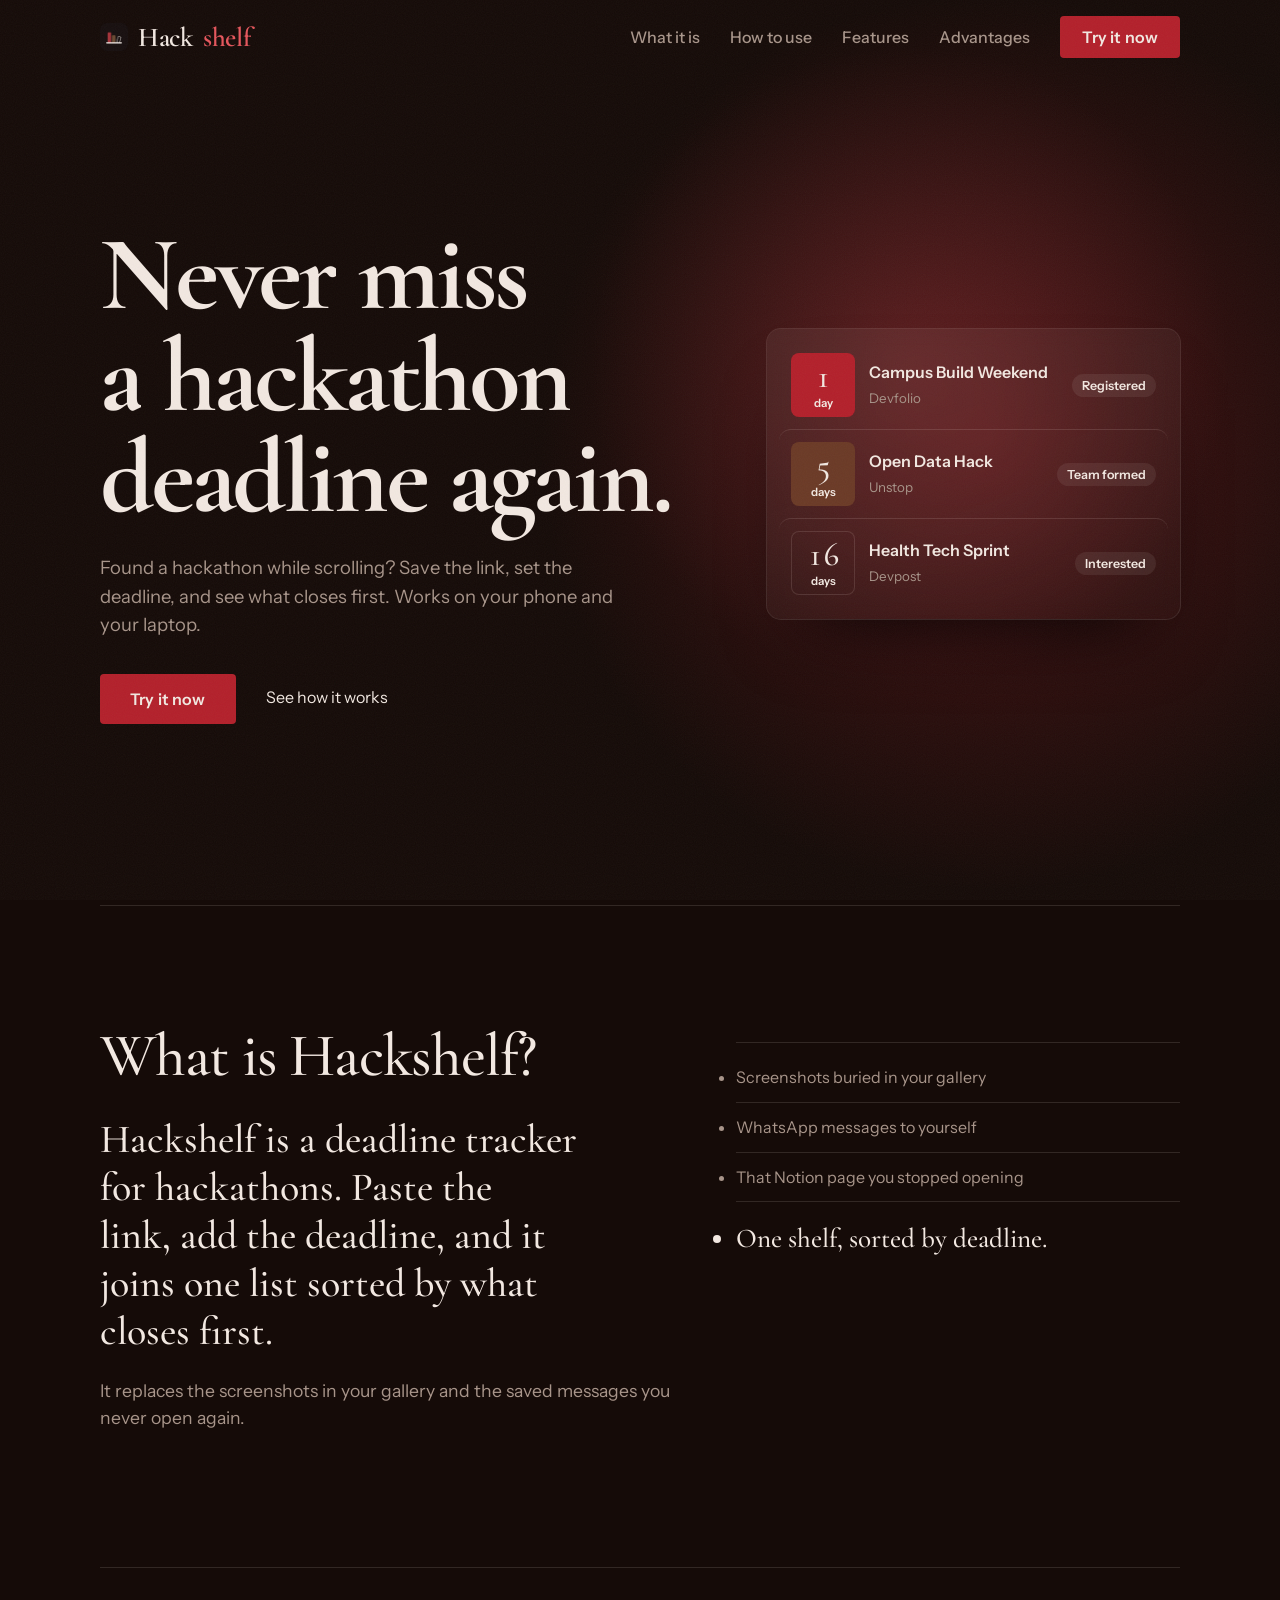
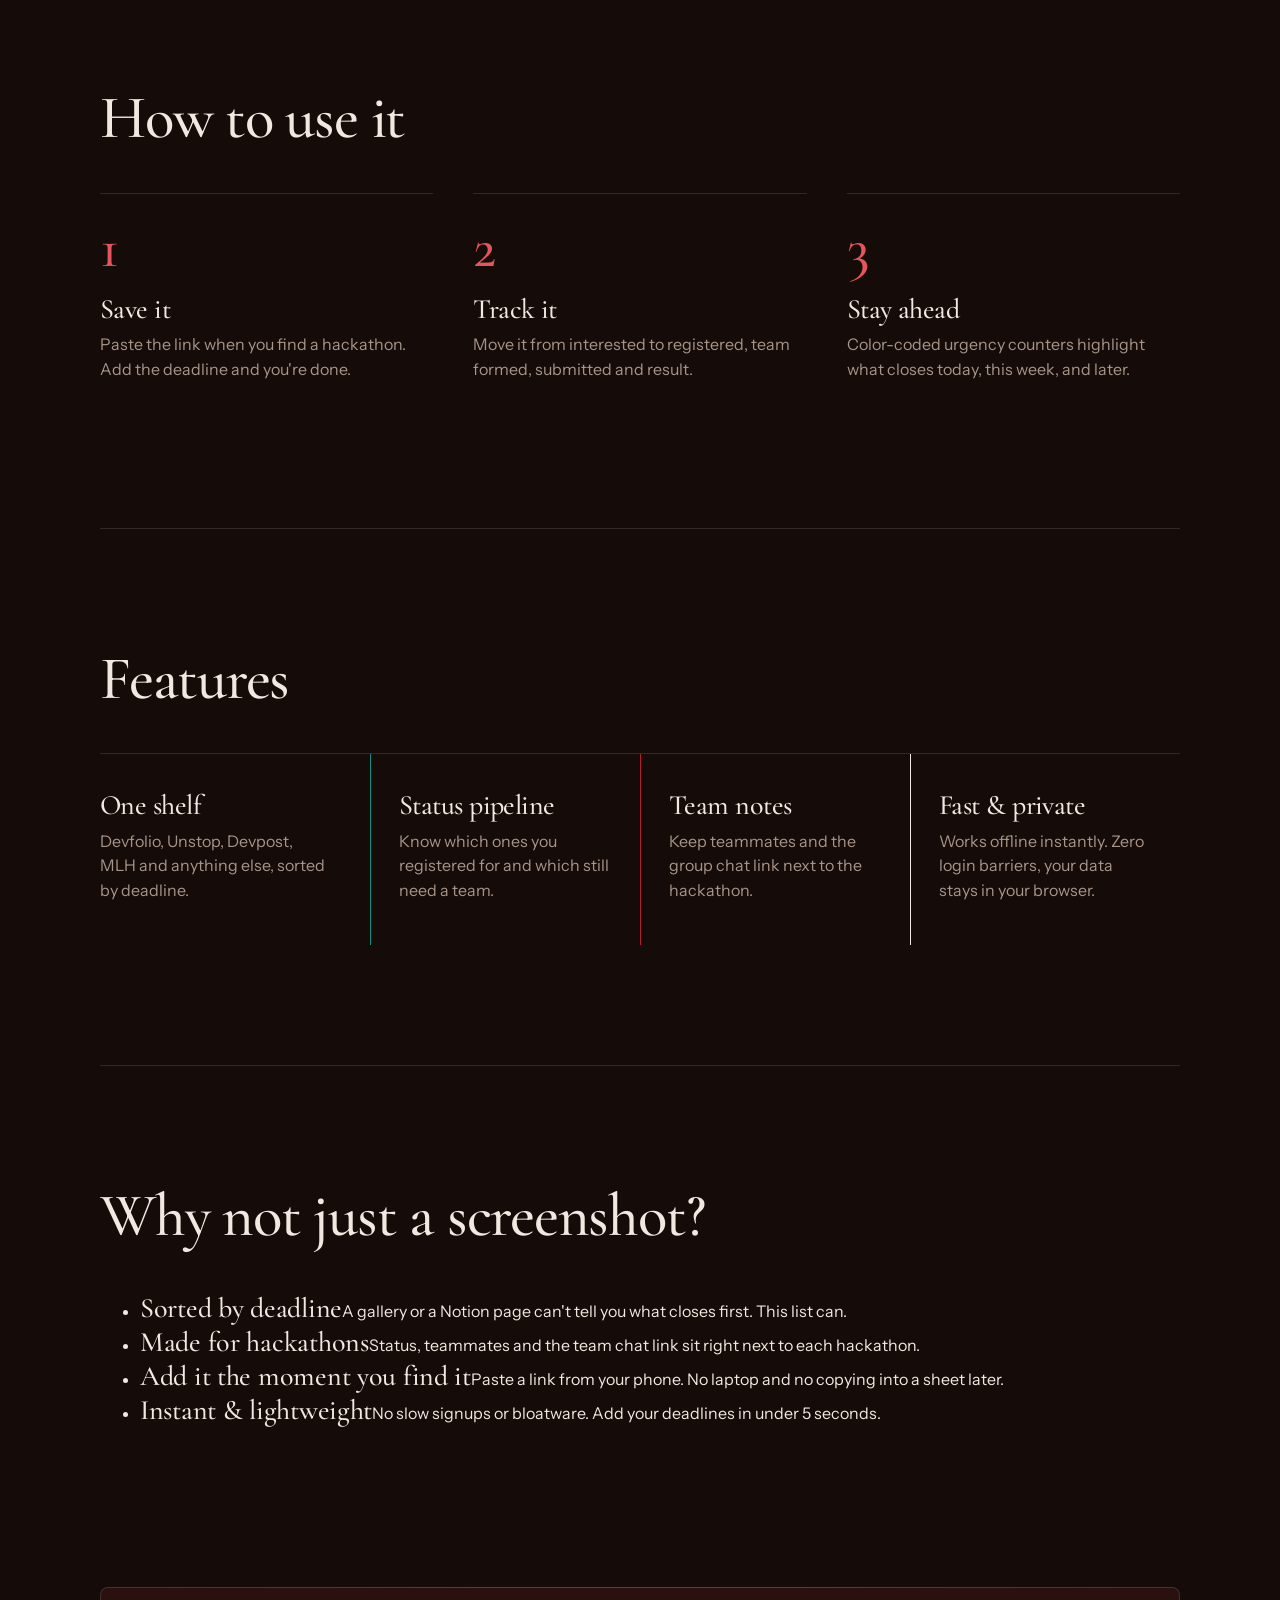
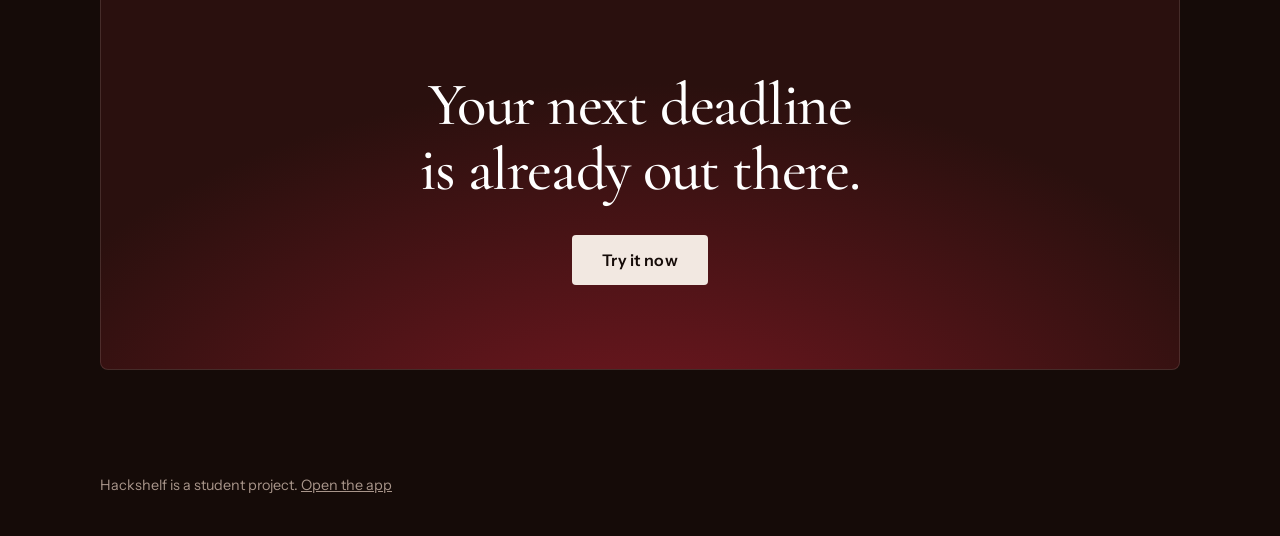
==== index.html @ 127408dd "feat: add PWA support with manifest, service worker and install prompt" ====
<!doctype html>
<html lang="en">
<head>
<meta charset="utf-8">
<meta name="viewport" content="width=device-width, initial-scale=1">
<title>Hackshelf: never miss a hackathon deadline</title>
<meta name="description" content="Save hackathons from Devfolio, Unstop, Devpost and MLH in one list. See what closes first and track where you applied.">
<link rel="icon" type="image/png" href="img/logo.png">
<link rel="apple-touch-icon" href="img/logo.png">
<link rel="manifest" href="manifest.webmanifest">
<meta name="theme-color" content="#150B08">
<meta name="apple-mobile-web-app-capable" content="yes">
<meta name="apple-mobile-web-app-status-bar-style" content="black-translucent">
<link rel="preconnect" href="https://fonts.googleapis.com">
<link rel="preconnect" href="https://fonts.gstatic.com" crossorigin>
<link href="https://fonts.googleapis.com/css2?family=Cormorant+Garamond:wght@500;600&family=Instrument+Sans:wght@400;500;600&display=swap" rel="stylesheet">
<link rel="stylesheet" href="css/style.css">
<link rel="stylesheet" href="css/lux.css">
</head>
<body>
<nav class="nav" id="nav" aria-label="Main">
  <div class="nav-in">
    <a class="logo" href="#top"><img src="img/logo.png" alt="Hackshelf Logo" class="brand-icon">Hack<i>shelf</i></a>
    <button class="burger" type="button" aria-label="Menu" aria-expanded="false" aria-controls="menu"><span></span><span></span><span></span></button>
    <div class="menu" id="menu">
      <a href="#what">What it is</a>
      <a href="#how">How to use</a>
      <a href="#features">Features</a>
      <a href="#why">Advantages</a>
      <a class="btn" href="app.html">Try it now</a>
    </div>
  </div>
</nav>

<div class="wrap">
  <main>
    <section class="hero" id="top">
      <div>
        <h1>Never miss a hackathon deadline again.</h1>
        <p>Found a hackathon while scrolling? Save the link, set the deadline, and see what closes first. Works on your phone and your laptop.</p>
        <div class="hero-cta"><a class="btn" href="app.html">Try it now</a><a class="link" href="#how">See how it works</a></div>
      </div>
      <ul class="demo" id="demo" aria-label="Example of the tracker"></ul>
    </section>

    <section class="section what" id="what">
      <div>
        <h2>What is Hackshelf?</h2>
        <p class="big">Hackshelf is a deadline tracker for hackathons. Paste the link, add the deadline, and it joins one list sorted by what closes first.</p>
        <p>It replaces the screenshots in your gallery and the saved messages you never open again.</p>
      </div>
      <ul class="before" aria-label="What Hackshelf replaces">
        <li>Screenshots buried in your gallery</li>
        <li>WhatsApp messages to yourself</li>
        <li>That Notion page you stopped opening</li>
        <li class="now">One shelf, sorted by deadline.</li>
      </ul>
    </section>

    <section class="section" id="how">
      <h2>How to use it</h2>
      <ol class="steps">
        <li><b>1</b><div><h3>Save it</h3><p>Paste the link when you find a hackathon. Add the deadline and you're done.</p></div></li>
        <li><b>2</b><div><h3>Track it</h3><p>Move it from interested to registered, team formed, submitted and result.</p></div></li>
        <li><b>3</b><div><h3>Stay ahead</h3><p>Color-coded urgency counters highlight what closes today, this week, and later.</p></div></li>
      </ol>
    </section>

    <section class="section" id="features">
      <h2>Features</h2>
      <ul class="feats">
        <li><h3>One shelf</h3><p>Devfolio, Unstop, Devpost, MLH and anything else, sorted by deadline.</p></li>
        <li><h3>Status pipeline</h3><p>Know which ones you registered for and which still need a team.</p></li>
        <li><h3>Team notes</h3><p>Keep teammates and the group chat link next to the hackathon.</p></li>
        <li><h3>Fast & private</h3><p>Works offline instantly. Zero login barriers, your data stays in your browser.</p></li>
      </ul>
    </section>

    <section class="section" id="why">
      <h2>Why not just a screenshot?</h2>
      <ul class="why">
        <li><strong>Sorted by deadline</strong><span>A gallery or a Notion page can't tell you what closes first. This list can.</span></li>
        <li><strong>Made for hackathons</strong><span>Status, teammates and the team chat link sit right next to each hackathon.</span></li>
        <li><strong>Add it the moment you find it</strong><span>Paste a link from your phone. No laptop and no copying into a sheet later.</span></li>
        <li><strong>Instant & lightweight</strong><span>No slow signups or bloatware. Add your deadlines in under 5 seconds.</span></li>
      </ul>
    </section>

    <section class="cta">
      <h2>Your next deadline is already out there.</h2>
      <a class="btn" href="app.html">Try it now</a>
    </section>
  </main>

  <footer>Hackshelf is a student project. <a href="app.html">Open the app</a></footer>
</div>
<script src="js/landing.js"></script>
<script src="js/fx.js"></script>
<script src="js/pwa.js"></script>
</body>
</html>
---- css/style.css ----
:root{--bg:#F5F6FA;--ink:#161A3D;--muted:#5B6082;--line:#DFE2EE;--card:#fff;--gold:#FFB800;--red:#E5383B;--teal:#0E8F83;
--display:'Bricolage Grotesque',system-ui,sans-serif;--body:'Instrument Sans',system-ui,sans-serif}
*{box-sizing:border-box}
body{margin:0;background:var(--bg);color:var(--ink);font:400 1rem/1.55 var(--body)}
h1,h2,h3{font-family:var(--display);line-height:1.08;margin:0;letter-spacing:-.02em}
a{color:inherit}
:focus-visible{outline:3px solid var(--gold);outline-offset:2px}
.wrap{max-width:1040px;margin:0 auto;padding:0 20px}
.btn{display:inline-block;border:0;border-radius:10px;background:var(--ink);color:#fff;font:600 1rem var(--body);padding:12px 20px;text-decoration:none;cursor:pointer;transition:transform .15s}
.btn:hover{transform:translateY(-2px)}
.btn.ghost{background:transparent;color:var(--ink);box-shadow:inset 0 0 0 1.5px var(--ink)}
.top{display:flex;justify-content:space-between;align-items:center;padding:16px 0}
.logo{font:800 1.3rem var(--display);text-decoration:none;letter-spacing:-.02em;display:inline-flex;align-items:center;gap:10px}
.brand-icon{width:28px;height:28px;border-radius:6px;object-fit:contain;vertical-align:middle}
.top-actions{display:flex;align-items:center;gap:10px}
.btn-sm{padding:8px 14px;font-size:0.88rem}
.logo i{font-style:normal;background:var(--gold);padding:0 6px;border-radius:6px;margin-left:2px}

/* countdown block, shared by landing demo and app rows */
.count{flex:none;width:66px;min-height:66px;border-radius:10px;display:grid;place-content:center;text-align:center;font-family:var(--display);line-height:1}
.count b{font-size:1.8rem;font-weight:800}
.count span{font:600 .72rem var(--body);margin-top:3px}
.u-red{background:var(--red);color:#fff}
.u-gold{background:var(--gold);color:var(--ink)}
.u-calm{background:#DDF1EE;color:#0A5F57}
.u-past{background:#E8E9F1;color:var(--muted)}

/* landing */
.hero{display:grid;gap:36px;padding:36px 0 56px}
.hero h1{font-size:clamp(2.3rem,7vw,4rem);font-weight:800}
.hero p{font-size:1.1rem;color:var(--muted);max-width:46ch;margin:18px 0 26px}
.demo{background:var(--card);border-radius:18px;padding:12px;box-shadow:0 20px 50px -24px rgba(22,26,61,.35);list-style:none;margin:0}
.demo li{display:flex;gap:14px;align-items:center;padding:12px;border-radius:12px}
.demo li+li{border-top:1px solid var(--line)}
.demo strong{display:block;font-weight:600}
.demo small{color:var(--muted)}
.demo .pill{margin-left:auto;font:600 .78rem var(--body);background:#EEF0F8;border-radius:99px;padding:4px 10px;white-space:nowrap}
.section{padding:56px 0;border-top:1px solid var(--line)}
.section h2{font-size:clamp(1.7rem,4vw,2.4rem);margin-bottom:28px}
.steps,.feats{display:grid;gap:18px;list-style:none;padding:0;margin:0}
.steps li{display:grid;grid-template-columns:44px 1fr;gap:14px}
.steps b{display:grid;place-content:center;width:44px;height:44px;border-radius:50%;background:var(--ink);color:#fff;font:800 1.1rem var(--display)}
.steps h3,.feats h3{font-size:1.2rem;margin-bottom:4px}
.steps p,.feats p{margin:0;color:var(--muted)}
.feats li{background:var(--card);border-radius:14px;padding:20px;border-left:5px solid var(--gold)}
.feats li:nth-child(2){border-color:var(--teal)}.feats li:nth-child(3){border-color:var(--red)}.feats li:nth-child(4){border-color:var(--ink)}
.cta{background:var(--ink);color:#fff;border-radius:22px;padding:40px 24px;text-align:center;margin:20px 0 56px}
.cta h2{margin-bottom:20px}
.cta .btn{background:var(--gold);color:var(--ink)}
footer{padding:24px 0 40px;color:var(--muted);font-size:.9rem}
@media(min-width:800px){.hero{grid-template-columns:1.1fr 1fr;align-items:center}.steps,.feats{grid-template-columns:repeat(3,1fr)}.feats{grid-template-columns:repeat(4,1fr)}}
@media(prefers-reduced-motion:reduce){.btn{transition:none}.btn:hover{transform:none}}
---- css/lux.css ----
/* Luxury theme: espresso black, oxblood red, ivory serif type, slow eased motion. Replaces fx/theme/premium. */
:root{color-scheme:dark;--bg:#150B08;--surface:#1F110C;--ink:#F2E8E1;--muted:#A8958A;--line:rgba(242,232,225,.13);--card:#1F110C;
--red:#B3202B;--lit:#E5565C;--brown:#6B3A26;--display:'Cormorant Garamond',Georgia,serif;--ease:cubic-bezier(.16,1,.3,1)}
html{-webkit-font-smoothing:antialiased;scroll-behavior:smooth;scroll-padding-top:84px}
body{background:var(--bg);color:var(--ink);overflow-x:hidden}
html::after{content:'';position:fixed;inset:0;pointer-events:none;z-index:100;opacity:.045;background-image:url("data:image/svg+xml,%3Csvg xmlns='http://www.w3.org/2000/svg' width='160' height='160'%3E%3Cfilter id='n'%3E%3CfeTurbulence type='fractalNoise' baseFrequency='.9' numOctaves='2' stitchTiles='stitch'/%3E%3C/filter%3E%3Crect width='100%25' height='100%25' filter='url(%23n)'/%3E%3C/svg%3E")}
h1,h2,h3{font-weight:500;letter-spacing:-.02em;text-wrap:balance}
p{text-wrap:pretty}
:focus-visible{outline:2px solid var(--lit);outline-offset:3px}
.wrap{max-width:1120px}
@keyframes up{from{opacity:0;transform:translateY(32px)}}
@keyframes rise{to{transform:none}}
@keyframes breathe{50%{box-shadow:0 0 30px 2px rgba(179,32,43,.55)}}
@keyframes pop{from{opacity:0;transform:translateY(24px) scale(.97)}}
@keyframes fade{from{opacity:0}}

/* buttons and links */
.btn{background:var(--red);color:var(--ink);border-radius:4px;padding:15px 30px;letter-spacing:.01em;transition:background .5s var(--ease),transform .5s var(--ease),box-shadow .5s var(--ease)}
.btn:hover{background:#C42A36;transform:translateY(-1px);box-shadow:0 16px 40px -14px rgba(179,32,43,.8)}
.btn:active{transform:none}
.btn.ghost{background:transparent;box-shadow:inset 0 0 0 1px rgba(242,232,225,.4)}
.btn.ghost:hover{background:rgba(242,232,225,.08);box-shadow:inset 0 0 0 1px rgba(242,232,225,.7)}
.link{color:var(--ink);text-decoration:none;padding-bottom:3px;background:linear-gradient(var(--lit),var(--lit)) left bottom/0 1px no-repeat;transition:background-size .6s var(--ease)}
.link:hover{background-size:100% 1px}

/* logo, countdown blocks */
.logo{font:600 1.7rem var(--display);letter-spacing:-.01em}
.logo i{background:none;padding:0;margin:0;color:var(--lit)}
.count{width:64px;min-height:64px;border-radius:8px}
.count b{font-weight:500;font-size:2.1rem;font-variant-numeric:tabular-nums}
.u-red{background:var(--red);color:var(--ink);animation:breathe 3.6s ease-in-out infinite}
.u-gold{background:var(--brown);color:var(--ink)}
.u-calm{background:transparent;color:var(--ink);box-shadow:inset 0 0 0 1px var(--line)}
.u-past{background:transparent;color:var(--muted);box-shadow:inset 0 0 0 1px var(--line)}

/* navbar */
.nav{position:sticky;top:0;z-index:20;border-bottom:1px solid transparent;transition:background .5s,border-color .5s}
.nav.scrolled{background:rgba(21,11,8,.82);-webkit-backdrop-filter:blur(14px);backdrop-filter:blur(14px);border-bottom-color:var(--line)}
.nav-in{max-width:1120px;margin:0 auto;padding:16px 20px;display:flex;justify-content:space-between;align-items:center;position:relative;transition:padding .5s var(--ease)}
.nav.scrolled .nav-in{padding-top:10px;padding-bottom:10px}
.burger{display:grid;gap:5px;background:none;border:0;padding:8px;cursor:pointer}
.burger span{width:24px;height:1.5px;background:var(--ink);transition:transform .4s var(--ease),opacity .3s}
.nav.open .burger span:nth-child(1){transform:translateY(6.5px) rotate(45deg)}
.nav.open .burger span:nth-child(2){opacity:0}
.nav.open .burger span:nth-child(3){transform:translateY(-6.5px) rotate(-45deg)}
.menu{display:none;position:absolute;left:0;right:0;top:100%;background:var(--bg);flex-direction:column;gap:14px;padding:18px 20px 24px;border-bottom:1px solid var(--line)}
.nav.open .menu{display:flex}
.menu a:not(.btn){position:relative;text-decoration:none;font-weight:500;padding:4px 0;color:var(--muted);transition:color .4s}
.menu a:not(.btn):hover,.menu a.on{color:var(--ink)}
.menu a:not(.btn)::after{content:'';position:absolute;left:0;right:0;bottom:-2px;height:1px;background:var(--lit);transform:scaleX(0);transform-origin:left;transition:transform .6s var(--ease)}
.menu a.on::after,.menu a:not(.btn):hover::after{transform:scaleX(1)}
.menu .btn{text-align:center;padding:11px 22px}
.progress{position:absolute;left:0;bottom:-1px;height:1px;width:100%;background:var(--lit);transform:scaleX(var(--p,0));transform-origin:left}
@media(min-width:800px){.burger{display:none}.menu{display:flex;position:static;flex-direction:row;align-items:center;gap:30px;padding:0;border:0;background:none}}

/* hero */
.hero{position:relative;isolation:isolate;display:grid;gap:48px;align-items:center;min-height:calc(100svh - 70px);padding:40px 0 72px}
.hero::before{content:'';position:absolute;z-index:-2;inset:-80px -20vw auto auto;width:70vw;height:70vw;max-width:900px;max-height:900px;background:radial-gradient(closest-side,rgba(179,32,43,.32),transparent);animation:breathe 0s}
.glow{position:absolute;z-index:-1;left:-320px;top:-320px;width:640px;height:640px;border-radius:50%;pointer-events:none;background:radial-gradient(closest-side,rgba(229,86,92,.2),transparent)}
.hero h1{font-size:clamp(3.2rem,9vw,6.6rem);line-height:.96;letter-spacing:-.03em}
.hero p{font-size:1.15rem;color:var(--muted);max-width:44ch;margin:26px 0 34px}
.hero-cta{display:flex;gap:30px;align-items:center;flex-wrap:wrap}
.w{display:inline-block;overflow:hidden;vertical-align:top;padding-bottom:.12em;margin-bottom:-.12em}
.w>span{display:inline-block;transform:translateY(112%);animation:rise 1.2s var(--ease) forwards;animation-delay:calc(var(--i)*90ms + .15s)}
.demo{background:linear-gradient(160deg,rgba(242,232,225,.07),rgba(242,232,225,.02));box-shadow:0 0 0 1px var(--line),0 40px 80px -40px #000;border-radius:14px;-webkit-backdrop-filter:blur(8px);backdrop-filter:blur(8px);transition:transform .9s var(--ease);will-change:transform}
.demo li+li{border-top-color:var(--line)}
.demo li{animation:up 1.1s var(--ease) backwards;animation-delay:calc(.8s + var(--i,0)*.14s)}
.demo li:nth-child(2){--i:1}.demo li:nth-child(3){--i:2}
.demo .pill,.tag{background:rgba(242,232,225,.08)}
@media(min-width:900px){.hero{grid-template-columns:1.2fr .8fr}}

/* sections */
.section{padding:84px 0;border-top:1px solid var(--line)}
.section h2{font-size:clamp(2.2rem,5.2vw,3.8rem);line-height:1;margin-bottom:44px}
.what{display:grid;gap:36px;align-items:start}
.what p{font-size:1.1rem;color:var(--muted);max-width:50ch;margin:0 0 16px}
.what p.big{font:500 clamp(1.7rem,3.6vw,2.5rem)/1.2 var(--display);color:var(--ink);max-width:26ch;margin-bottom:22px}
.what h2{margin-bottom:28px}
.before{background:none;box-shadow:none;border-radius:0;border-top:1px solid var(--line);padding:10px 0 0}
.before li{color:var(--muted);text-decoration-color:var(--lit);text-decoration-thickness:1px;padding:12px 0;border-bottom:1px solid var(--line)}
.before li.now{font:500 1.7rem var(--display);color:var(--ink);border:0;margin:0;padding-top:20px}
.steps{gap:0}
.steps li{display:block;border-top:1px solid var(--line);padding:26px 0}
.steps b{display:block;width:auto;height:auto;background:none;border-radius:0;color:var(--lit);font:500 3.6rem/1 var(--display);margin-bottom:16px}
.steps h3,.feats h3{font-size:1.75rem;margin-bottom:8px}
.feats{gap:0;border-top:1px solid var(--line)}
.feats li{background:none;border:0;border-bottom:1px solid var(--line);border-radius:0;padding:30px 0 34px;transition:background .8s var(--ease)}
.feats li:hover{background:rgba(242,232,225,.03)}
.why li{border-top-color:var(--line)}
.why strong{font:500 1.75rem var(--display);letter-spacing:-.01em}
.cta{background:radial-gradient(90% 150% at 50% 130%,#7A1822,#2A100E 70%);border:1px solid var(--line);border-radius:8px;padding:84px 24px;margin:24px 0 80px}
.cta h2{font-size:clamp(2.2rem,5.4vw,3.8rem);max-width:18ch;margin:0 auto 32px}
.cta .btn{background:var(--ink);color:var(--bg)}
.cta .btn:hover{background:#fff;box-shadow:0 16px 40px -14px rgba(0,0,0,.7)}
@media(min-width:800px){.what{grid-template-columns:1.15fr .85fr}.steps{gap:40px}.feats li{border-bottom:0;padding:36px 28px 42px}.feats li+li{border-left:1px solid var(--line)}.feats li:first-child{padding-left:0}.section{padding:120px 0}}
.js [data-reveal]:not(.in){opacity:0}
[data-reveal].in{animation:up 1.2s var(--ease) backwards;animation-delay:calc(var(--d,0)*120ms)}

/* app */
.bar input,.bar select,dialog input,dialog select,dialog textarea{background:var(--surface);color:var(--ink);border:1px solid var(--line);border-radius:8px;transition:border-color .4s,box-shadow .4s}
.bar input:focus,.bar select:focus,dialog input:focus,dialog select:focus,dialog textarea:focus{outline:none;border-color:var(--lit);box-shadow:0 0 0 3px rgba(229,86,92,.18)}
::placeholder{color:#7D6B61}
option{background:var(--surface);color:var(--ink)}
.row,.empty{background:var(--surface);box-shadow:0 0 0 1px var(--line);border-radius:10px;transition:box-shadow .6s var(--ease),transform .6s var(--ease)}
.row:hover{transform:translateY(-2px);box-shadow:0 0 0 1px rgba(242,232,225,.28),0 20px 40px -24px #000}
.row.past{opacity:.55}
.boot .row{animation:up 1s var(--ease) backwards;animation-delay:calc(var(--i,0)*80ms)}
.row:nth-child(1){--i:0}.row:nth-child(2){--i:1}.row:nth-child(3){--i:2}.row:nth-child(4){--i:3}.row:nth-child(5){--i:4}.row:nth-child(6){--i:5}
.icon,.acts select{background:transparent;color:var(--ink);border:1px solid var(--line);border-radius:8px;transition:border-color .4s}
.icon:hover{border-color:var(--ink)}
.chk,.summary{color:var(--muted)}.chk{color:var(--ink)}
.err{color:var(--lit)}
dialog{background:var(--surface);color:var(--ink);border:1px solid var(--line);border-radius:14px;padding:28px;box-shadow:0 40px 100px -30px #000}
dialog[open]{animation:pop .6s var(--ease)}
dialog::backdrop{background:rgba(10,4,2,.72)}
dialog[open]::backdrop{animation:fade .5s}
.quick{display:flex;gap:6px;flex-wrap:wrap;margin:-4px 0 12px}
.quick button{background:transparent;color:var(--ink);border:1px solid var(--line);border-radius:99px;padding:5px 12px;font:500 .82rem var(--body);cursor:pointer;transition:border-color .3s,color .3s}
.quick button:hover{border-color:var(--lit);color:var(--lit)}
#toast{background:var(--ink);color:var(--bg);border-radius:8px;transform:translate(-50%,24px);transition:opacity .4s,transform .6s var(--ease)}
#toast.show{transform:translate(-50%,0);pointer-events:auto}
#toast.bad{background:var(--red);color:var(--ink)}
#toast button{margin-left:14px;background:none;border:0;color:inherit;font:700 .95rem var(--body);text-decoration:underline;cursor:pointer}
.ripple{position:fixed;width:20px;height:20px;margin:-10px;border-radius:50%;border:1.5px solid var(--lit);pointer-events:none;z-index:99}

@media(prefers-reduced-motion:reduce){
  html{scroll-behavior:auto}
  *,*::before,*::after{animation:none!important;transition:none!important}
  .w>span{transform:none}.js [data-reveal]:not(.in){opacity:1}}
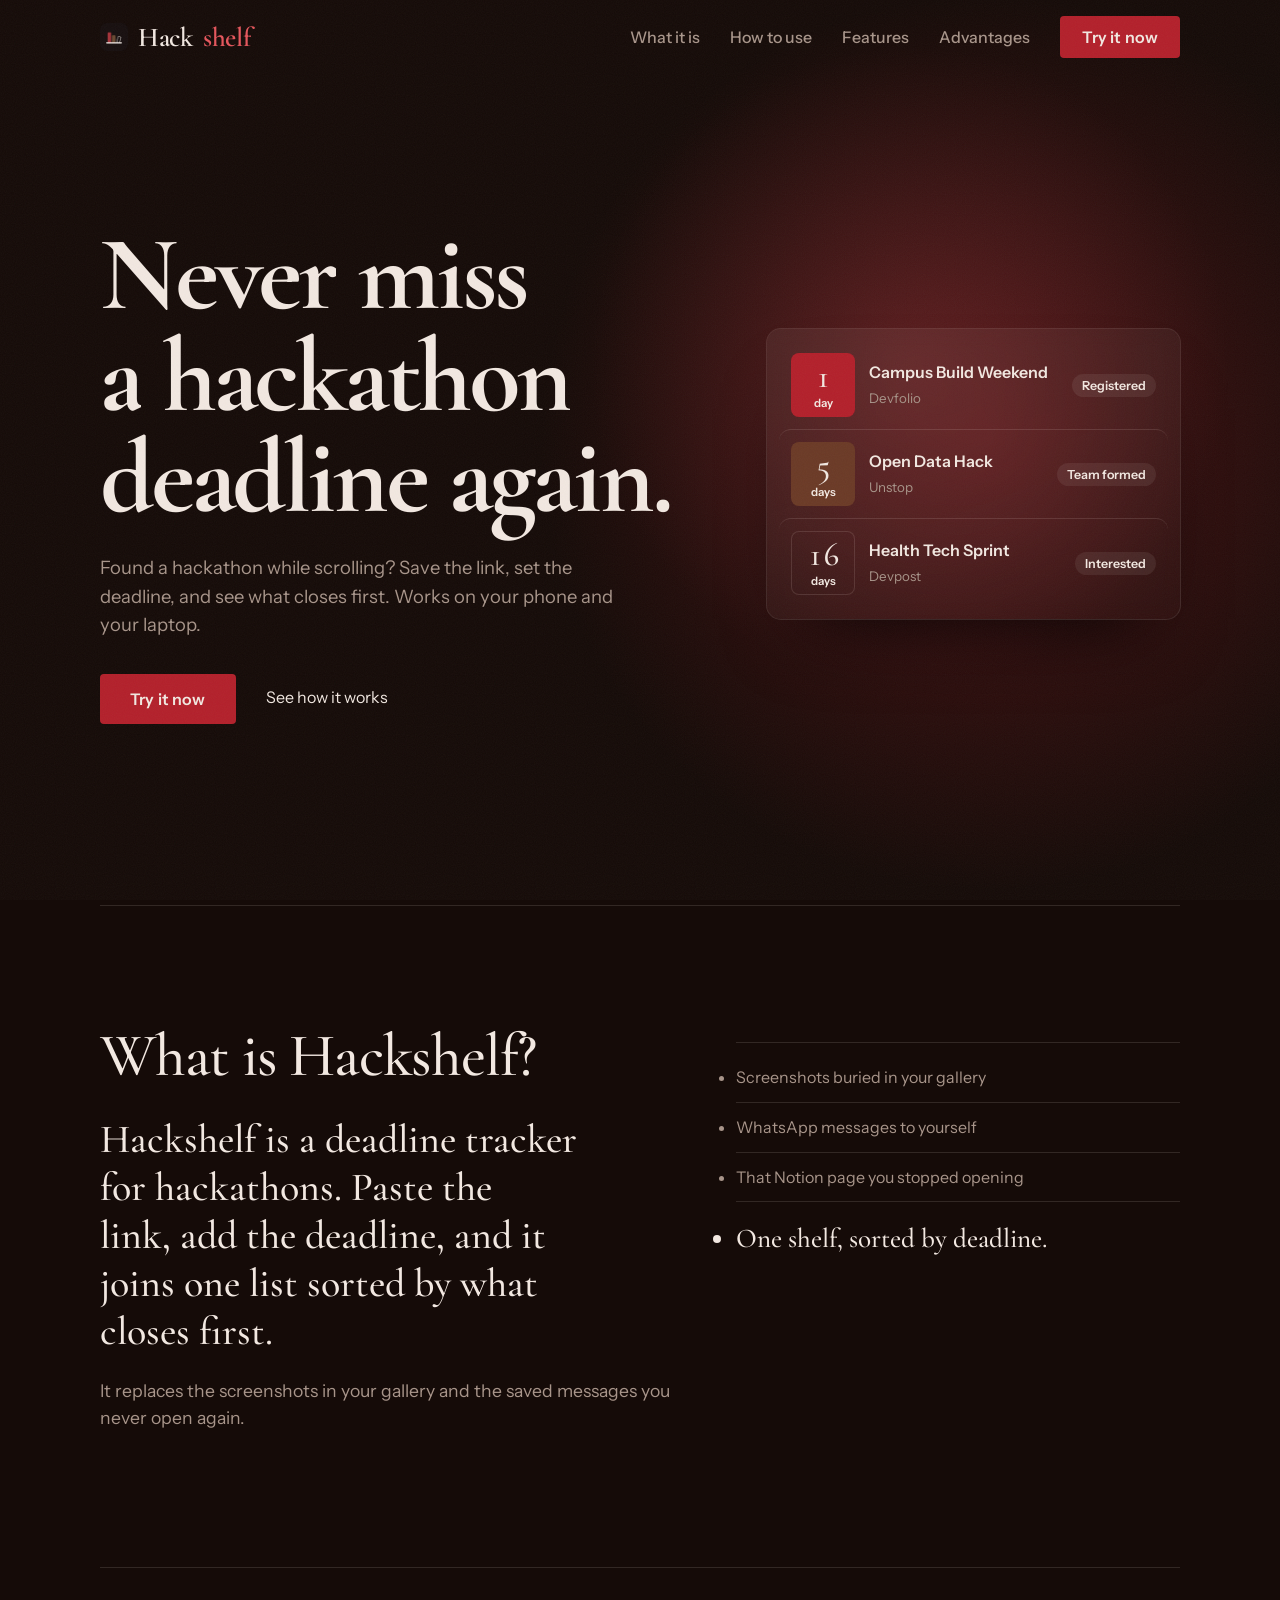
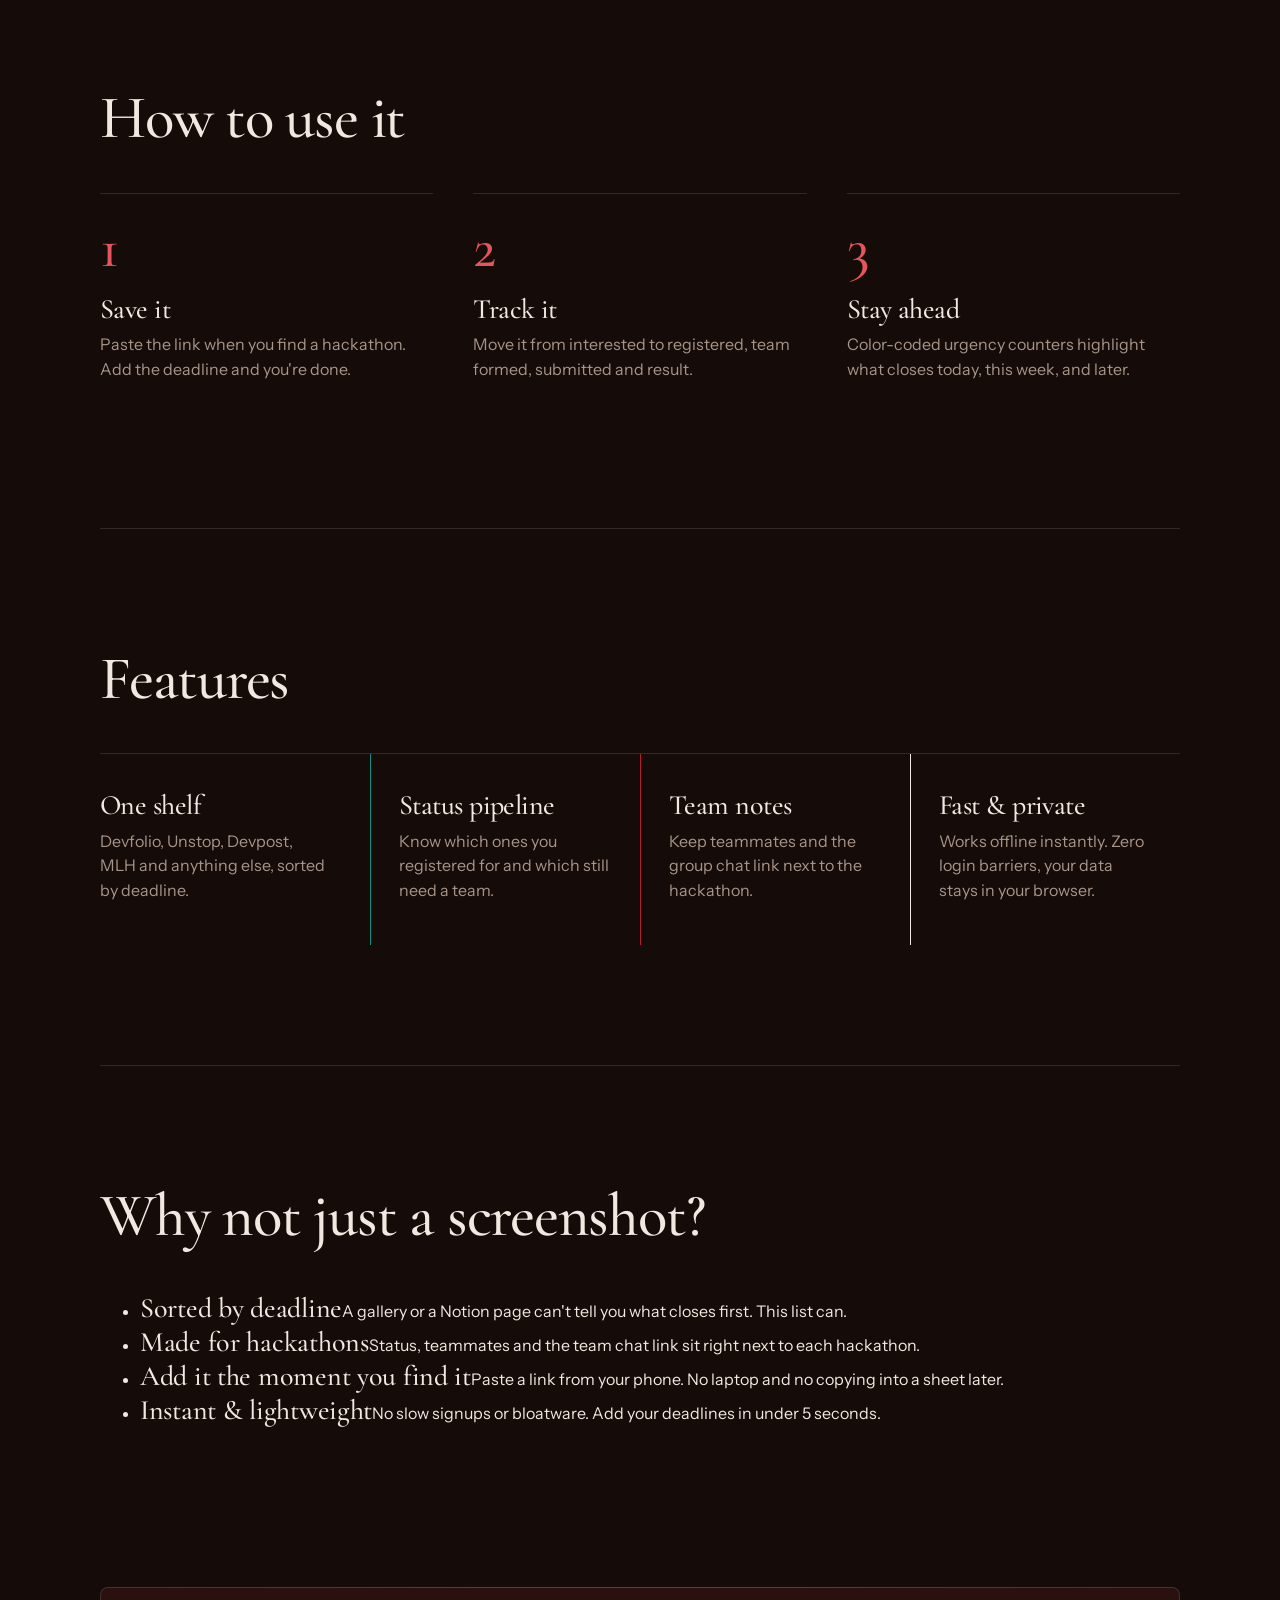
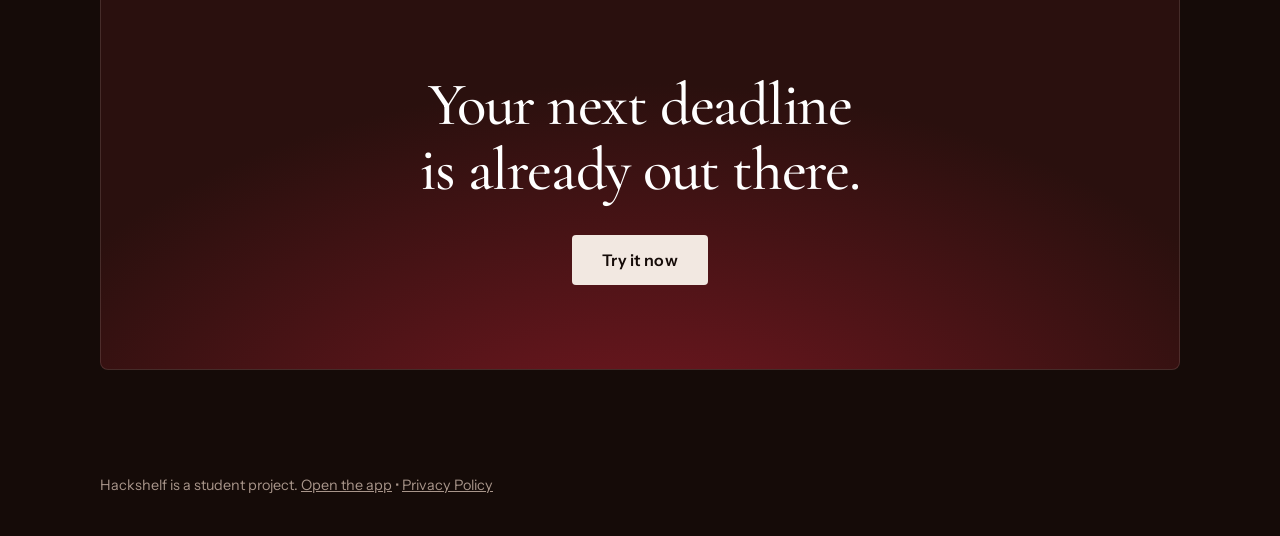
==== commit 932a165a: "feat: add privacy policy page and link across app and landing page" ====
--- a/index.html
+++ b/index.html
@@ -92,7 +92,7 @@
     </section>
   </main>
 
-  <footer>Hackshelf is a student project. <a href="app.html">Open the app</a></footer>
+  <footer>Hackshelf is a student project. <a href="app.html">Open the app</a> &bull; <a href="privacy.html">Privacy Policy</a></footer>
 </div>
 <script src="js/landing.js"></script>
 <script src="js/fx.js"></script>
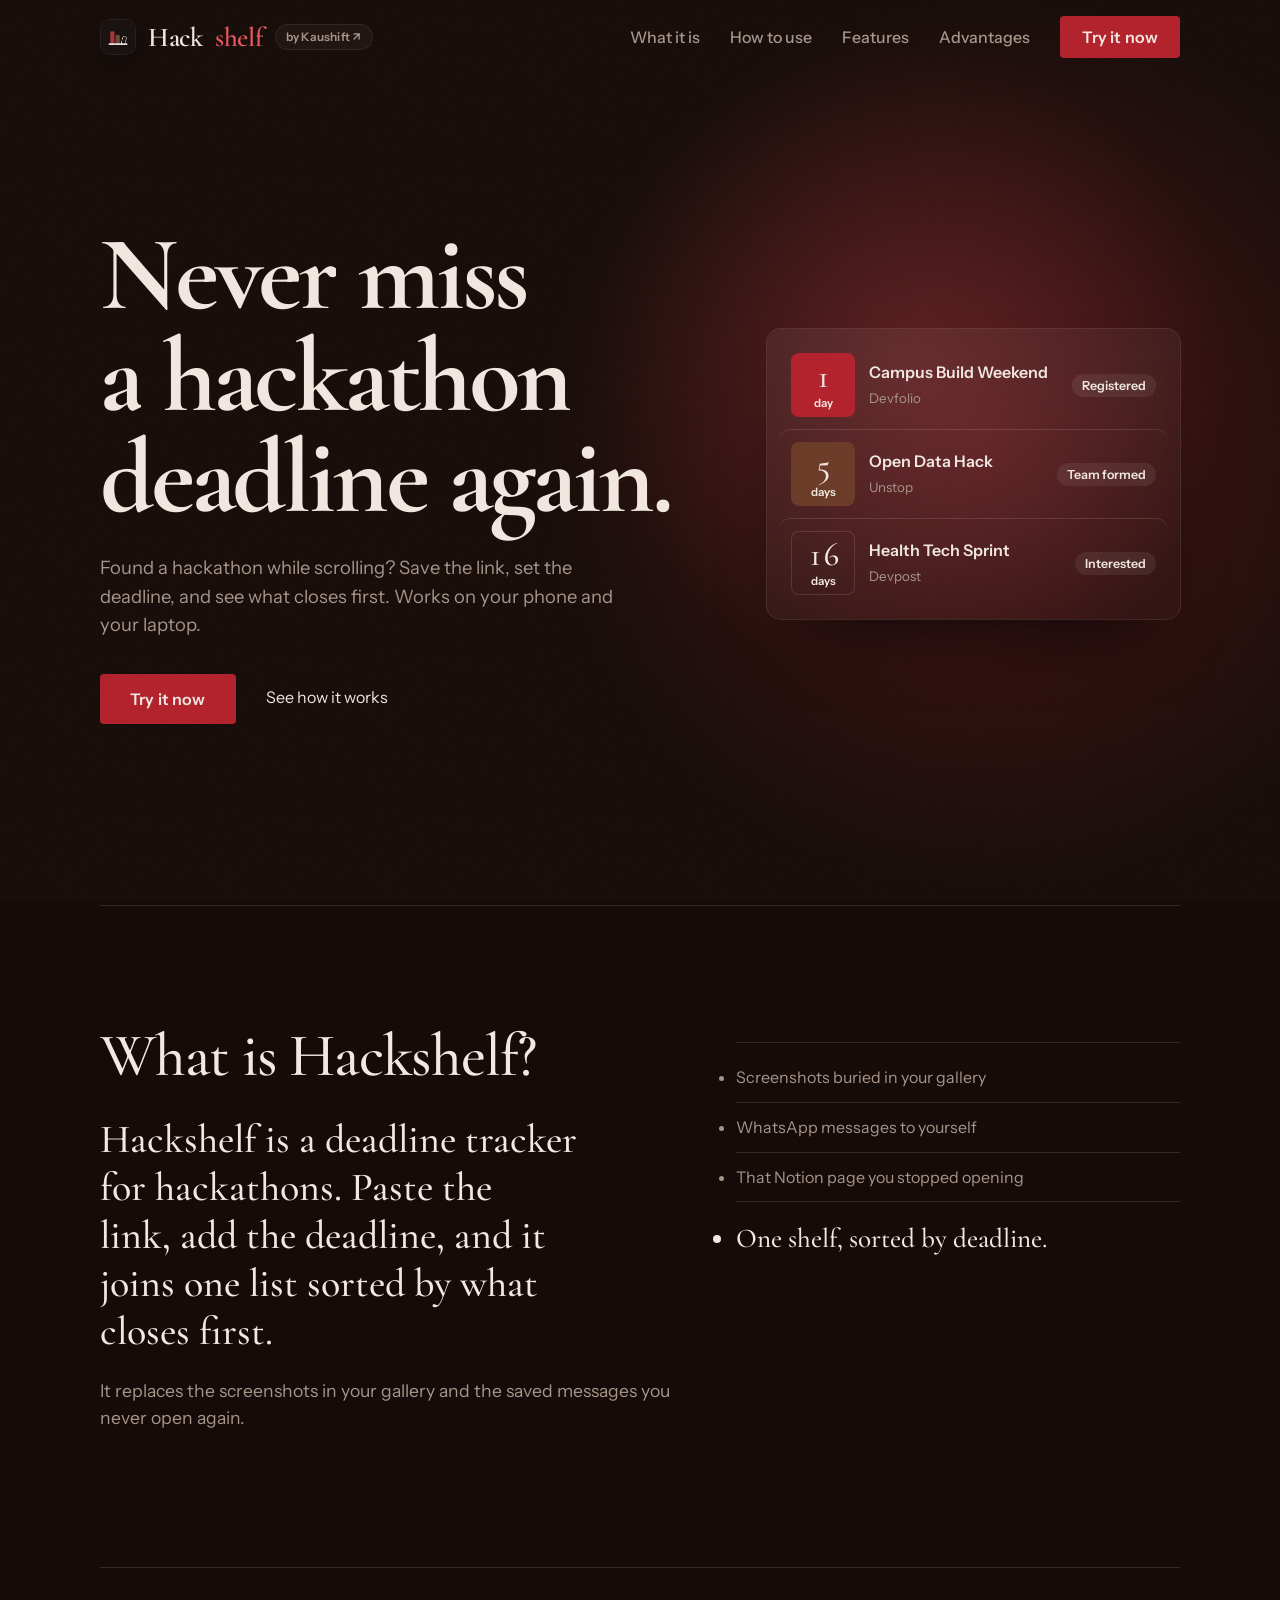
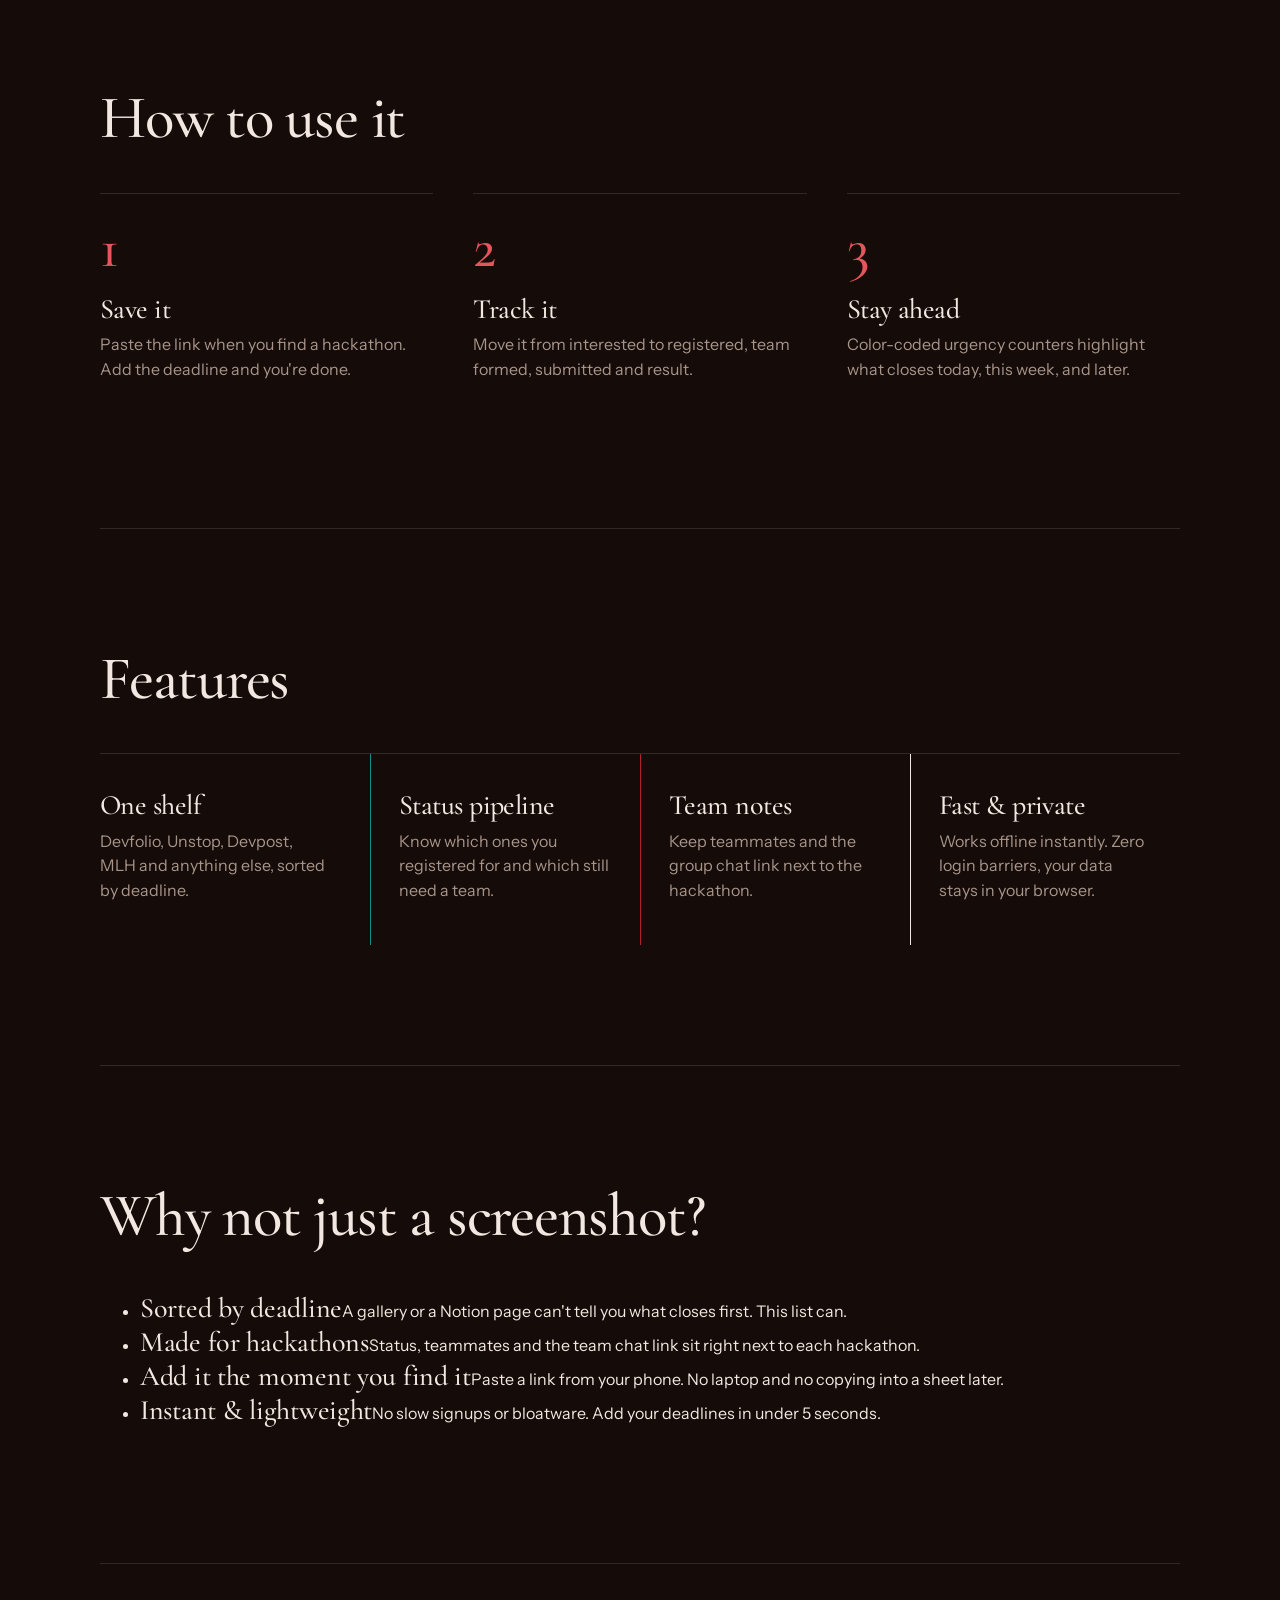
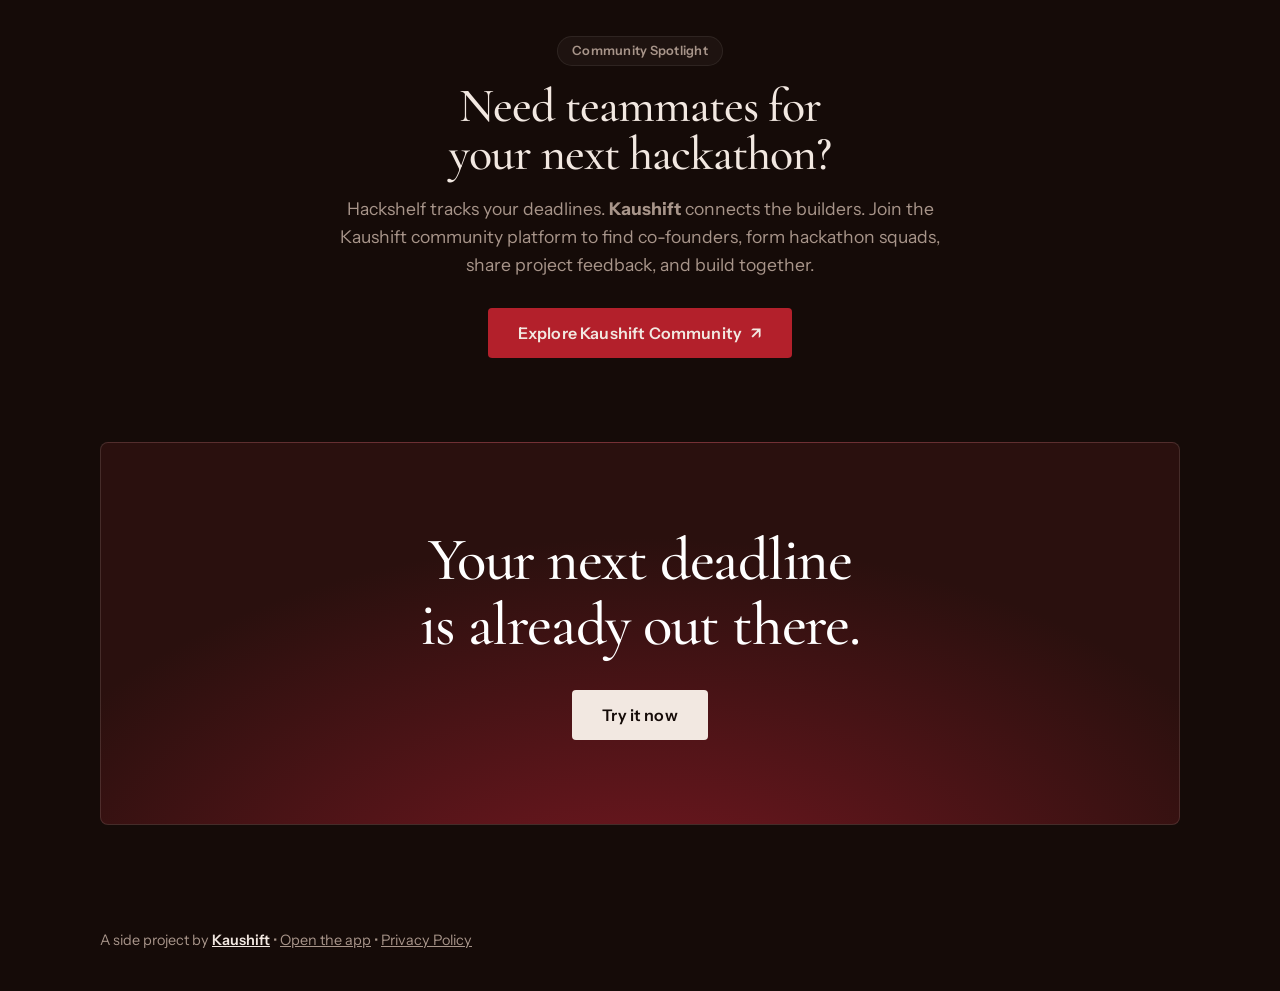
==== commit a19b555a: "feat(branding): integrate Kaushift community attribution and promotion" ====
--- a/index.html
+++ b/index.html
@@ -20,7 +20,10 @@
 <body>
 <nav class="nav" id="nav" aria-label="Main">
   <div class="nav-in">
-    <a class="logo" href="#top"><img src="img/logo.png" alt="Hackshelf Logo" class="brand-icon">Hack<i>shelf</i></a>
+    <div style="display:flex;align-items:center;gap:12px">
+      <a class="logo" href="#top"><img src="img/logo.png" alt="Hackshelf Logo" class="brand-icon">Hack<i>shelf</i></a>
+      <a class="by-badge" href="https://kaushift.com" target="_blank" rel="noopener noreferrer" title="Visit Kaushift Community">by Kaushift ↗</a>
+    </div>
     <button class="burger" type="button" aria-label="Menu" aria-expanded="false" aria-controls="menu"><span></span><span></span><span></span></button>
     <div class="menu" id="menu">
       <a href="#what">What it is</a>
@@ -86,13 +89,26 @@
       </ul>
     </section>
 
+    <section class="section" id="community" style="text-align:center;padding:72px 0 60px">
+      <div style="max-width:620px;margin:0 auto">
+        <span class="by-badge" style="margin-bottom:16px;font-size:0.8rem;padding:4px 14px">Community Spotlight</span>
+        <h2 style="margin-bottom:16px;font-size:clamp(2rem,5vw,3rem)">Need teammates for your next hackathon?</h2>
+        <p style="color:var(--muted);font-size:1.1rem;line-height:1.6;margin-bottom:28px">
+          Hackshelf tracks your deadlines. <strong>Kaushift</strong> connects the builders. Join the Kaushift community platform to find co-founders, form hackathon squads, share project feedback, and build together.
+        </p>
+        <a class="btn" href="https://kaushift.com" target="_blank" rel="noopener noreferrer" style="display:inline-flex;align-items:center;gap:8px">
+          Explore Kaushift Community <span>↗</span>
+        </a>
+      </div>
+    </section>
+
     <section class="cta">
       <h2>Your next deadline is already out there.</h2>
       <a class="btn" href="app.html">Try it now</a>
     </section>
   </main>
 
-  <footer>Hackshelf is a student project. <a href="app.html">Open the app</a> &bull; <a href="privacy.html">Privacy Policy</a></footer>
+  <footer>A side project by <a href="https://kaushift.com" target="_blank" rel="noopener noreferrer" style="color:var(--ink);font-weight:600">Kaushift</a> &bull; <a href="app.html">Open the app</a> &bull; <a href="privacy.html">Privacy Policy</a></footer>
 </div>
 <script src="js/landing.js"></script>
 <script src="js/fx.js"></script>
--- a/css/style.css
+++ b/css/style.css
@@ -10,10 +10,14 @@
 .btn:hover{transform:translateY(-2px)}
 .btn.ghost{background:transparent;color:var(--ink);box-shadow:inset 0 0 0 1.5px var(--ink)}
 .top{display:flex;justify-content:space-between;align-items:center;padding:16px 0}
-.logo{font:800 1.3rem var(--display);text-decoration:none;letter-spacing:-.02em;display:inline-flex;align-items:center;gap:10px}
-.brand-icon{width:28px;height:28px;border-radius:6px;object-fit:contain;vertical-align:middle}
-.top-actions{display:flex;align-items:center;gap:10px}
-.btn-sm{padding:8px 14px;font-size:0.88rem}
+.logo{font:600 1.55rem var(--display);text-decoration:none;letter-spacing:-.01em;display:inline-flex;align-items:center;gap:12px}
+.brand-icon{width:36px;height:36px;border-radius:10px;object-fit:cover;box-shadow:0 8px 24px -4px rgba(0,0,0,.6);border:1px solid rgba(242,232,225,.08);vertical-align:middle}
+.by-badge{font-size:.74rem;font-weight:600;padding:3px 10px;border-radius:9999px;background:rgba(242,232,225,.04);border:1px solid rgba(242,232,225,.08);color:var(--muted);text-decoration:none;transition:all .25s var(--ease);display:inline-flex;align-items:center;gap:4px;letter-spacing:.02em}
+.by-badge:hover{background:rgba(242,232,225,.08);color:var(--ink);border-color:rgba(229,86,92,.4)}
+.top-actions{display:flex;align-items:center;gap:12px}
+.btn-group{display:inline-flex;align-items:center;background:rgba(242,232,225,.03);border:1px solid rgba(242,232,225,.06);border-radius:9999px;padding:4px;gap:2px;backdrop-filter:blur(8px)}
+.btn-group .btn-icon{background:transparent;border:0;color:var(--muted);padding:6px 14px;border-radius:9999px;cursor:pointer;font:500 .84rem var(--body);display:inline-flex;align-items:center;transition:all .25s var(--ease)}
+.btn-group .btn-icon:hover{background:rgba(242,232,225,.07);color:var(--ink)}
 .logo i{font-style:normal;background:var(--gold);padding:0 6px;border-radius:6px;margin-left:2px}
 
 /* countdown block, shared by landing demo and app rows */
--- a/css/lux.css
+++ b/css/lux.css
@@ -97,17 +97,17 @@
 [data-reveal].in{animation:up 1.2s var(--ease) backwards;animation-delay:calc(var(--d,0)*120ms)}
 
 /* app */
-.bar input,.bar select,dialog input,dialog select,dialog textarea{background:var(--surface);color:var(--ink);border:1px solid var(--line);border-radius:8px;transition:border-color .4s,box-shadow .4s}
-.bar input:focus,.bar select:focus,dialog input:focus,dialog select:focus,dialog textarea:focus{outline:none;border-color:var(--lit);box-shadow:0 0 0 3px rgba(229,86,92,.18)}
+.bar input,.bar select,dialog input,dialog select,dialog textarea{background:rgba(242,232,225,.03);color:var(--ink);border:1px solid rgba(242,232,225,.07);border-radius:12px;transition:border-color .3s,box-shadow .3s,background .3s}
+.bar input:focus,.bar select:focus,dialog input:focus,dialog select:focus,dialog textarea:focus{outline:none;border-color:rgba(229,86,92,.45);background:rgba(242,232,225,.05);box-shadow:0 0 0 3px rgba(229,86,92,.12)}
 ::placeholder{color:#7D6B61}
-option{background:var(--surface);color:var(--ink)}
-.row,.empty{background:var(--surface);box-shadow:0 0 0 1px var(--line);border-radius:10px;transition:box-shadow .6s var(--ease),transform .6s var(--ease)}
-.row:hover{transform:translateY(-2px);box-shadow:0 0 0 1px rgba(242,232,225,.28),0 20px 40px -24px #000}
-.row.past{opacity:.55}
+option{background:#1F110C;color:var(--ink)}
+.row,.empty{background:transparent;box-shadow:none;border-radius:24px;transition:box-shadow .4s var(--ease),transform .4s var(--ease)}
+.row:hover{transform:translateY(-2px);box-shadow:0 16px 36px -16px rgba(0,0,0,.6)}
+.row.past{opacity:.5}
 .boot .row{animation:up 1s var(--ease) backwards;animation-delay:calc(var(--i,0)*80ms)}
 .row:nth-child(1){--i:0}.row:nth-child(2){--i:1}.row:nth-child(3){--i:2}.row:nth-child(4){--i:3}.row:nth-child(5){--i:4}.row:nth-child(6){--i:5}
-.icon,.acts select{background:transparent;color:var(--ink);border:1px solid var(--line);border-radius:8px;transition:border-color .4s}
-.icon:hover{border-color:var(--ink)}
+.icon,.acts select{background:transparent;color:var(--ink);border:1px solid rgba(242,232,225,.08);border-radius:10px;transition:border-color .3s,background .3s}
+.icon:hover{border-color:rgba(242,232,225,.2);background:rgba(242,232,225,.04)}
 .chk,.summary{color:var(--muted)}.chk{color:var(--ink)}
 .err{color:var(--lit)}
 dialog{background:var(--surface);color:var(--ink);border:1px solid var(--line);border-radius:14px;padding:28px;box-shadow:0 40px 100px -30px #000}
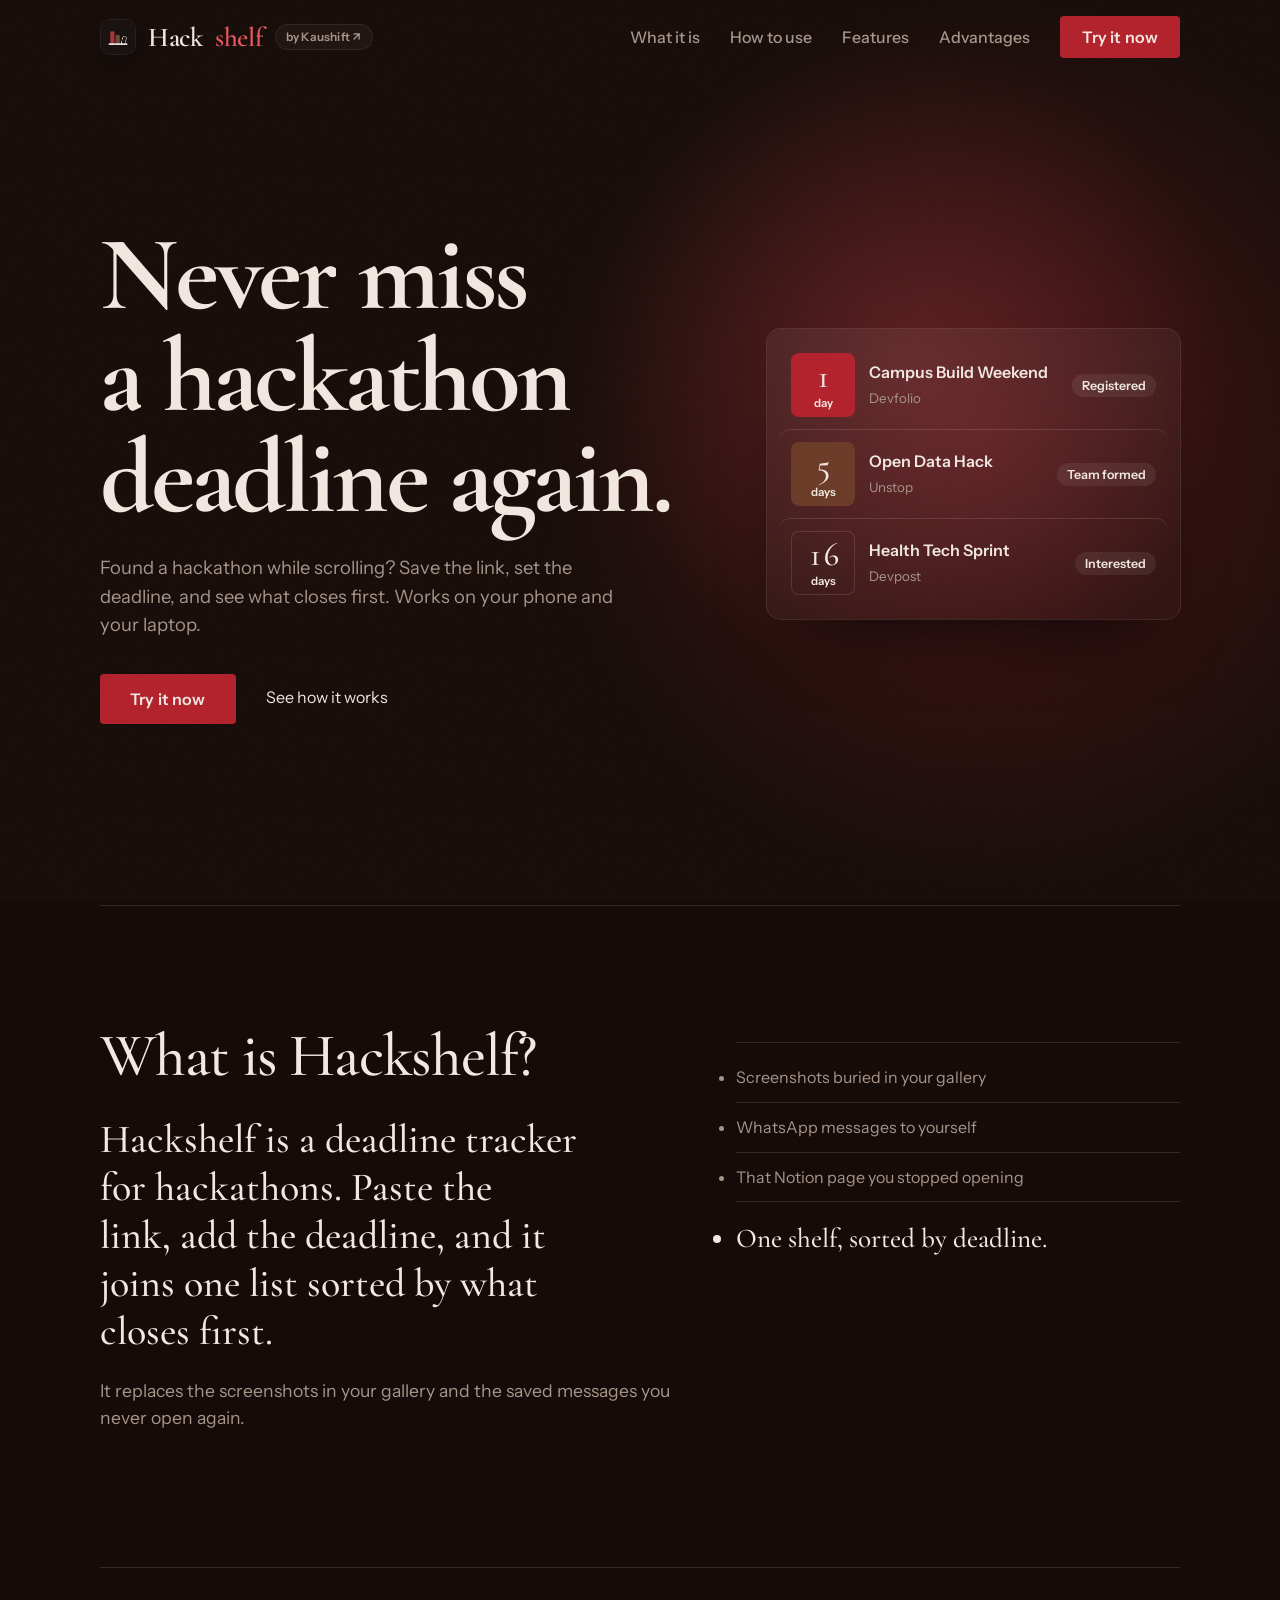
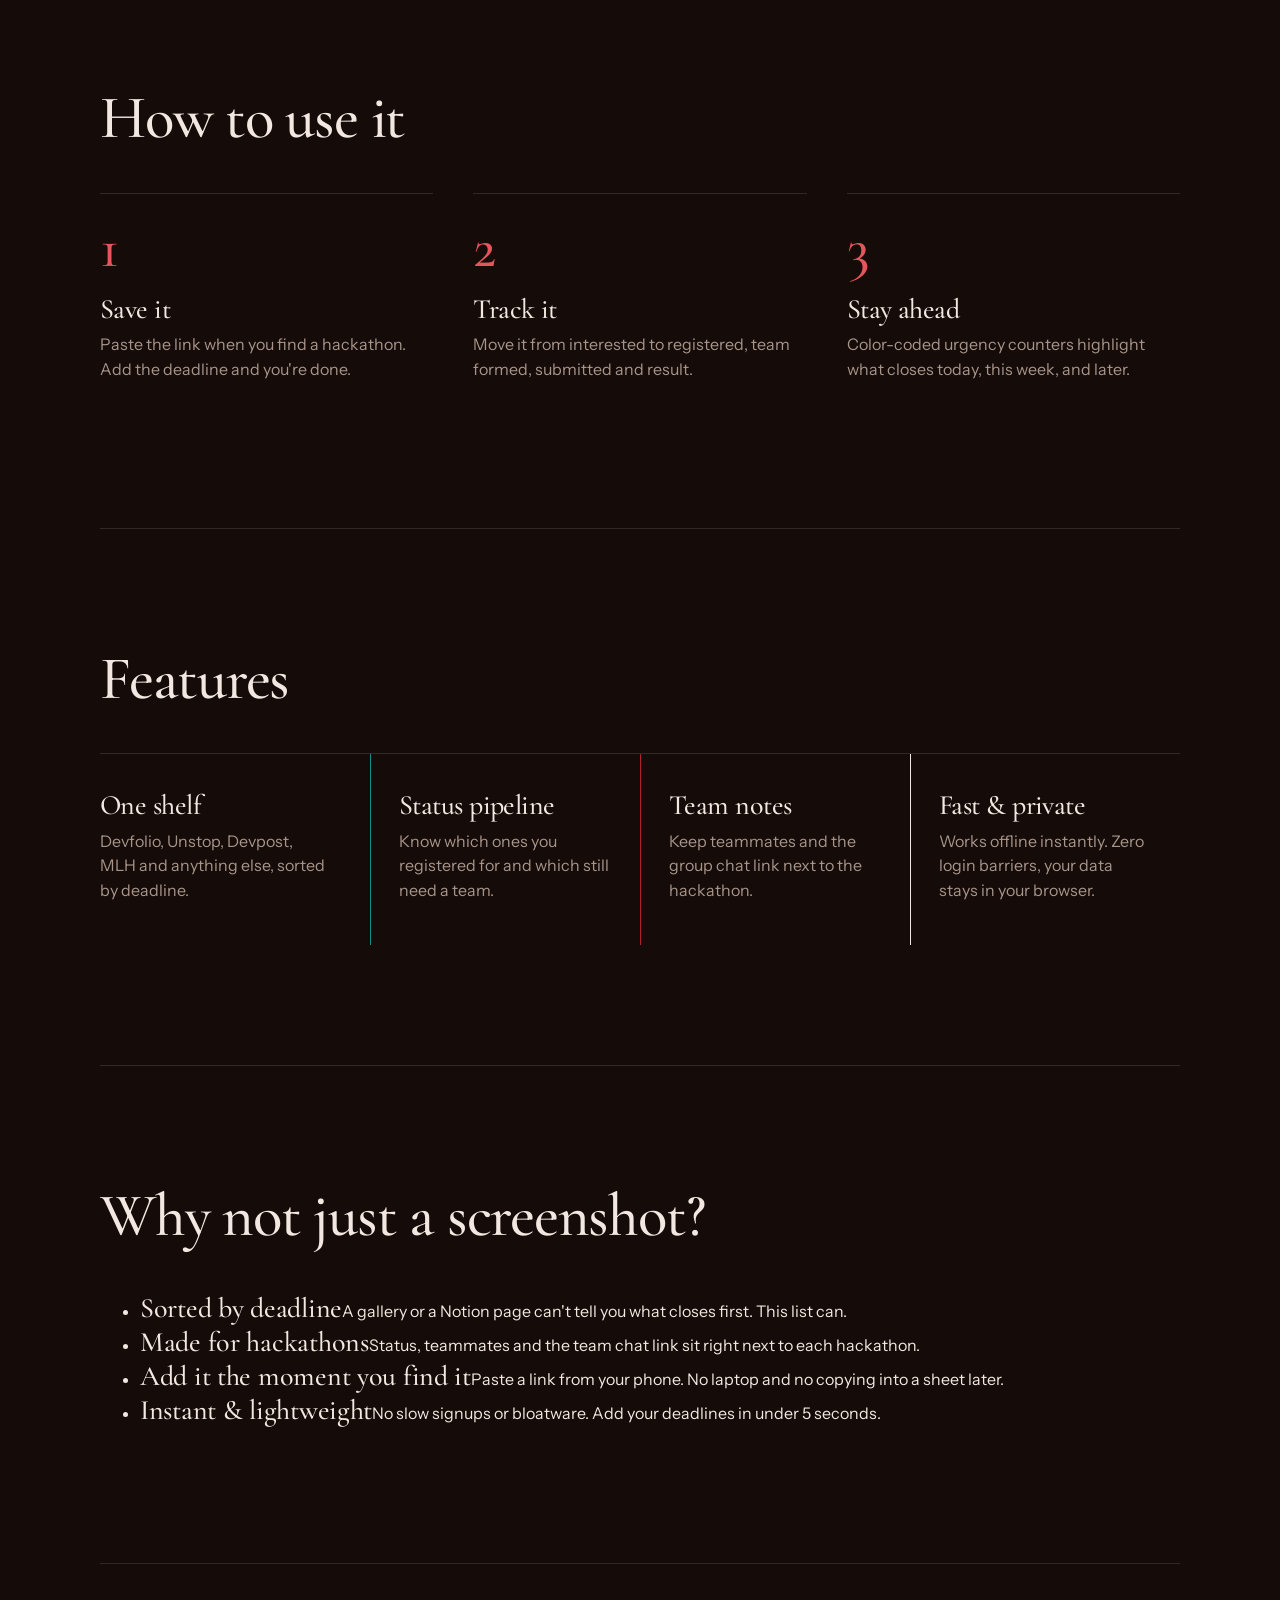
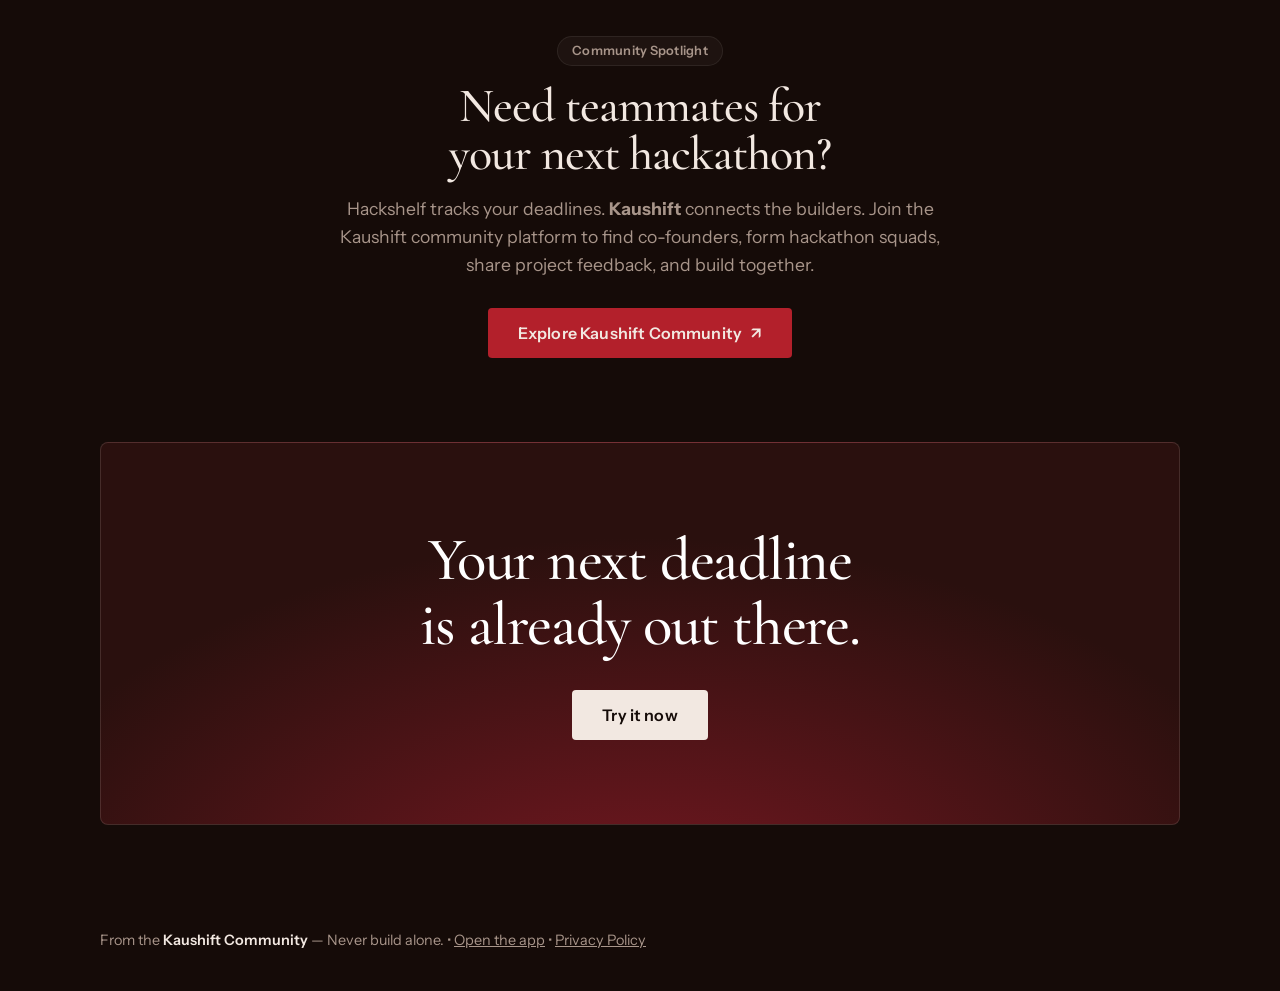
==== commit 5452cfdc: "feat(branding): update footer brand copy to 'From the Kaushift Community — Never build alone.'" ====
--- a/index.html
+++ b/index.html
@@ -108,7 +108,7 @@
     </section>
   </main>
 
-  <footer>A side project by <a href="https://kaushift.com" target="_blank" rel="noopener noreferrer" style="color:var(--ink);font-weight:600">Kaushift</a> &bull; <a href="app.html">Open the app</a> &bull; <a href="privacy.html">Privacy Policy</a></footer>
+  <footer>From the <a href="https://kaushift.com" target="_blank" rel="noopener noreferrer" style="color:var(--ink);font-weight:600;text-decoration:none">Kaushift Community</a> — Never build alone. &bull; <a href="app.html">Open the app</a> &bull; <a href="privacy.html">Privacy Policy</a></footer>
 </div>
 <script src="js/landing.js"></script>
 <script src="js/fx.js"></script>
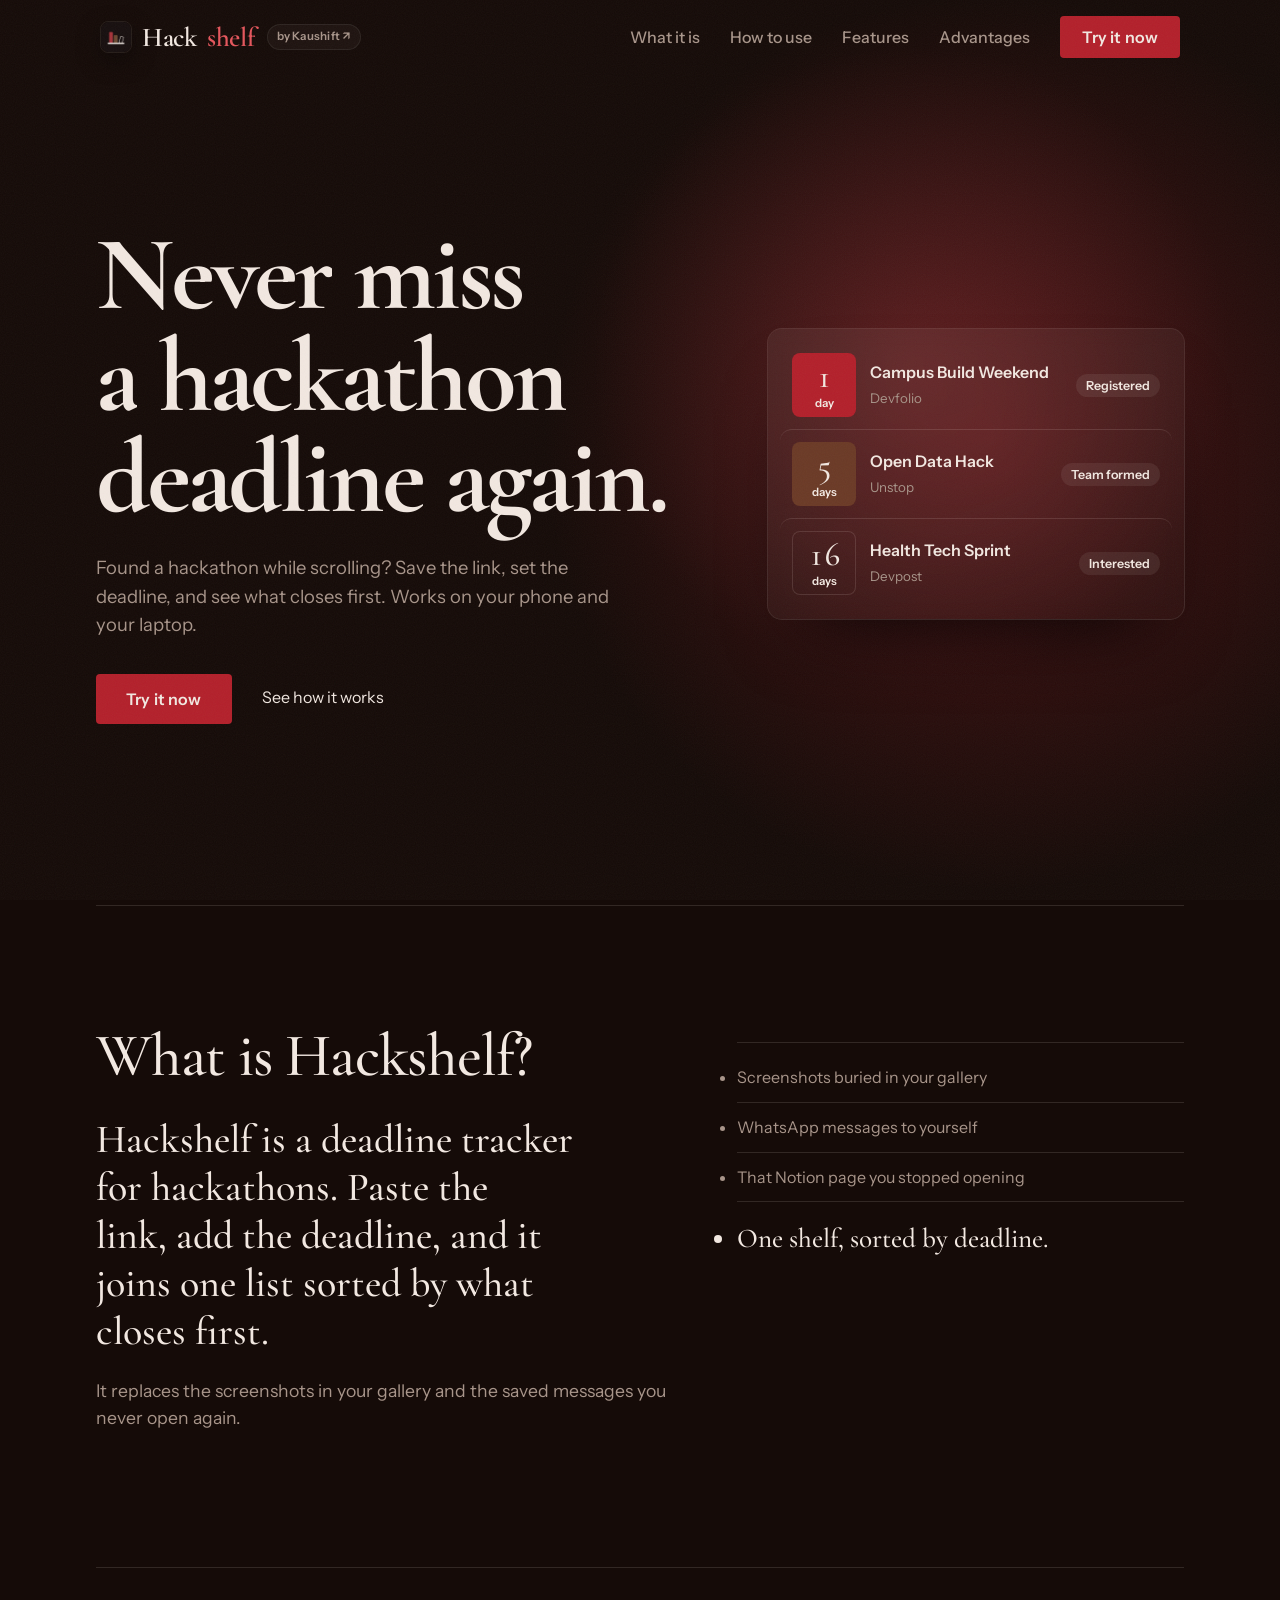
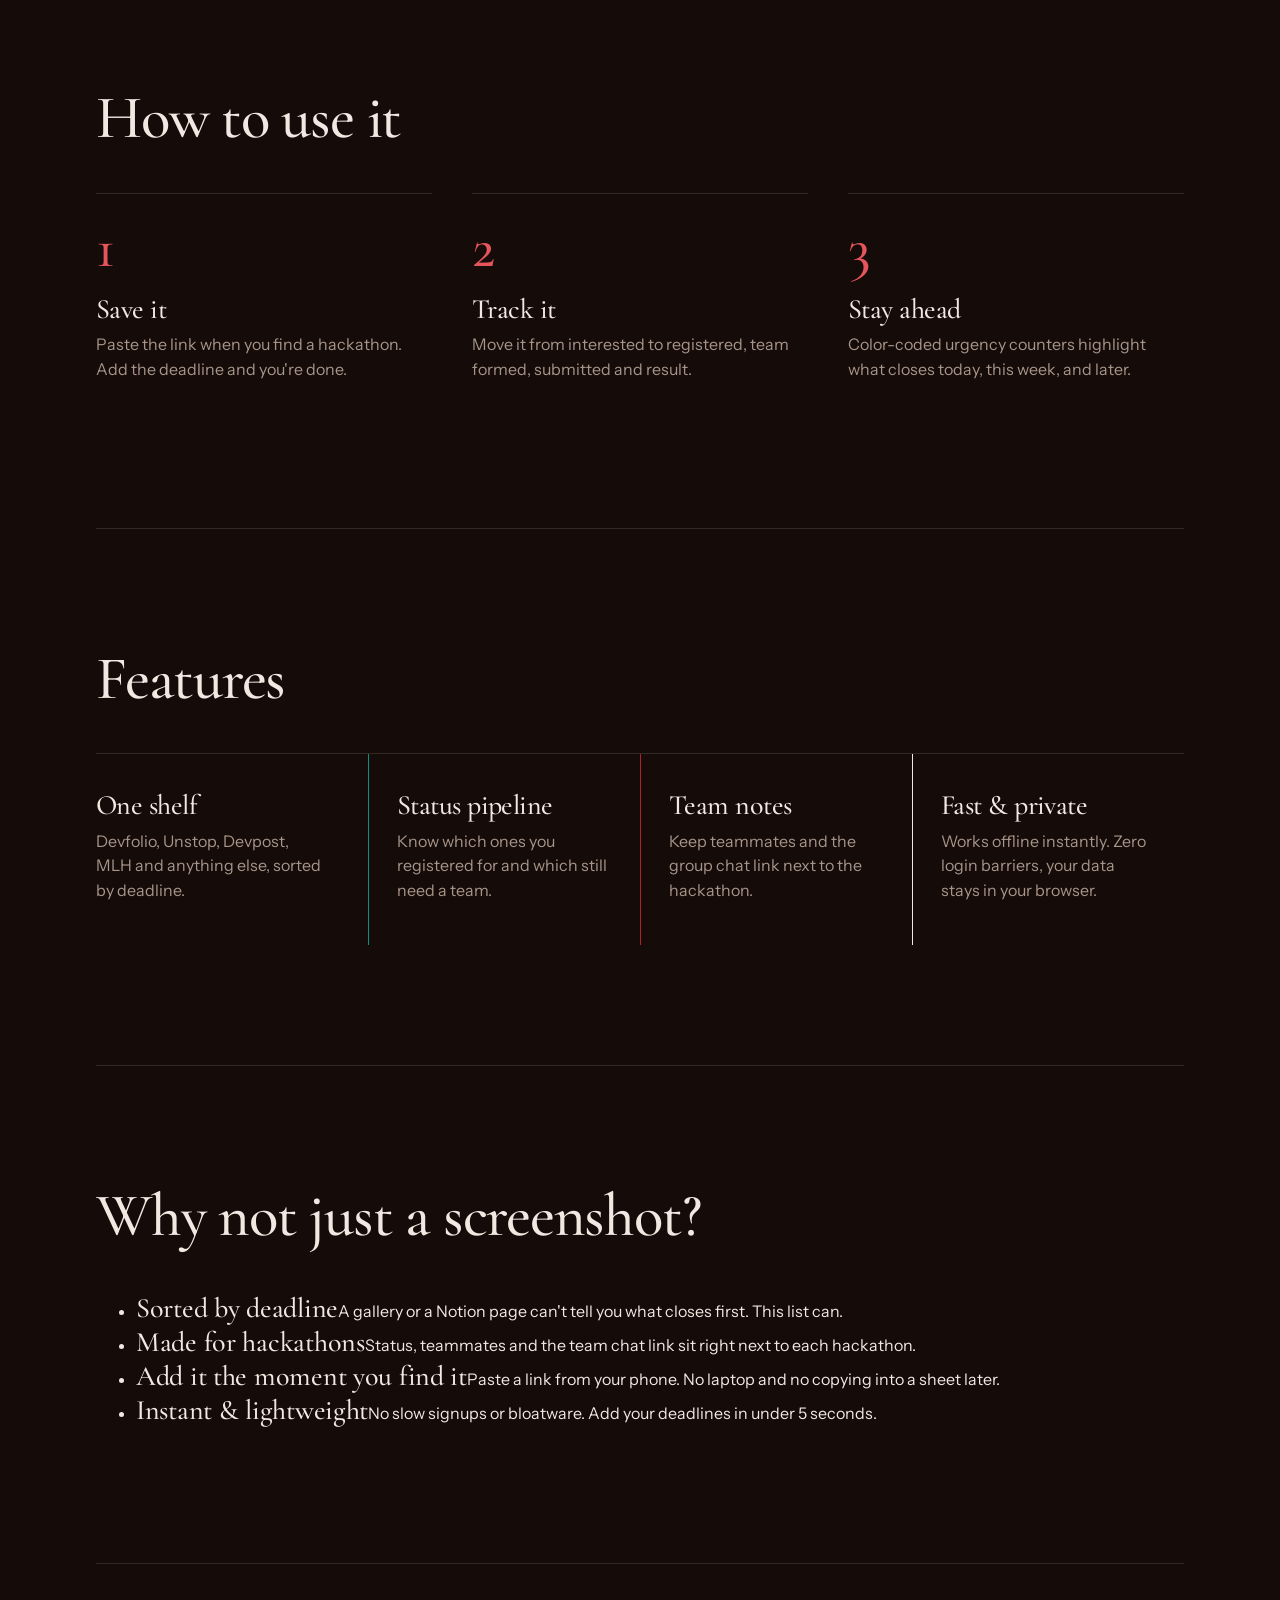
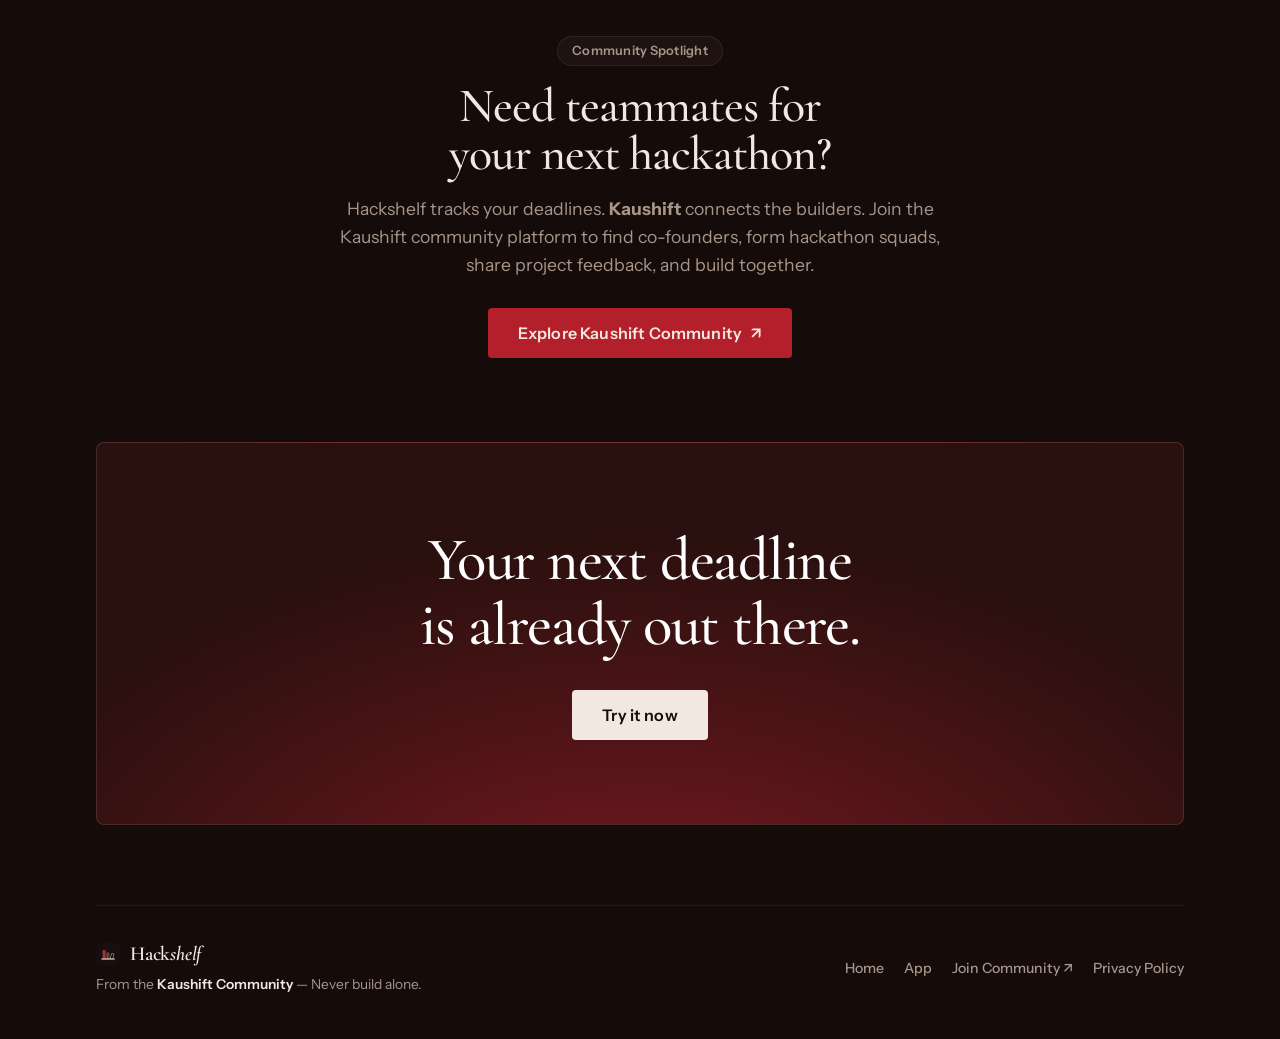
==== commit b9d35b89: "phone layout fixed" ====
--- a/index.html
+++ b/index.html
@@ -108,7 +108,21 @@
     </section>
   </main>
 
-  <footer>From the <a href="https://kaushift.com" target="_blank" rel="noopener noreferrer" style="color:var(--ink);font-weight:600;text-decoration:none">Kaushift Community</a> — Never build alone. &bull; <a href="app.html">Open the app</a> &bull; <a href="privacy.html">Privacy Policy</a></footer>
+  <footer class="site-footer">
+    <div class="footer-left">
+      <div class="footer-brand">
+        <img src="img/logo.png" alt="Hackshelf" class="footer-logo">
+        <span>Hack<i>shelf</i></span>
+      </div>
+      <p class="footer-tagline">From the <a href="https://kaushift.com" target="_blank" rel="noopener noreferrer">Kaushift Community</a> — Never build alone.</p>
+    </div>
+    <div class="footer-links">
+      <a href="index.html">Home</a>
+      <a href="app.html">App</a>
+      <a href="https://kaushift.com" target="_blank" rel="noopener noreferrer">Join Community ↗</a>
+      <a href="privacy.html">Privacy Policy</a>
+    </div>
+  </footer>
 </div>
 <script src="js/landing.js"></script>
 <script src="js/fx.js"></script>
--- a/css/style.css
+++ b/css/style.css
@@ -5,18 +5,19 @@
 h1,h2,h3{font-family:var(--display);line-height:1.08;margin:0;letter-spacing:-.02em}
 a{color:inherit}
 :focus-visible{outline:3px solid var(--gold);outline-offset:2px}
-.wrap{max-width:1040px;margin:0 auto;padding:0 20px}
+html,body{overflow-x:hidden;max-width:100vw}
+.wrap{max-width:1040px;margin:0 auto;padding:0 16px;width:100%;box-sizing:border-box}
 .btn{display:inline-block;border:0;border-radius:10px;background:var(--ink);color:#fff;font:600 1rem var(--body);padding:12px 20px;text-decoration:none;cursor:pointer;transition:transform .15s}
 .btn:hover{transform:translateY(-2px)}
 .btn.ghost{background:transparent;color:var(--ink);box-shadow:inset 0 0 0 1.5px var(--ink)}
-.top{display:flex;justify-content:space-between;align-items:center;padding:16px 0}
-.logo{font:600 1.55rem var(--display);text-decoration:none;letter-spacing:-.01em;display:inline-flex;align-items:center;gap:12px}
-.brand-icon{width:36px;height:36px;border-radius:10px;object-fit:cover;box-shadow:0 8px 24px -4px rgba(0,0,0,.6);border:1px solid rgba(242,232,225,.08);vertical-align:middle}
-.by-badge{font-size:.74rem;font-weight:600;padding:3px 10px;border-radius:9999px;background:rgba(242,232,225,.04);border:1px solid rgba(242,232,225,.08);color:var(--muted);text-decoration:none;transition:all .25s var(--ease);display:inline-flex;align-items:center;gap:4px;letter-spacing:.02em}
+.top{display:flex;justify-content:space-between;align-items:center;padding:16px 0;flex-wrap:wrap;gap:12px}
+.logo{font:600 1.4rem var(--display);text-decoration:none;letter-spacing:-.01em;display:inline-flex;align-items:center;gap:10px}
+.brand-icon{width:32px;height:32px;border-radius:8px;object-fit:cover;box-shadow:0 8px 24px -4px rgba(0,0,0,.6);border:1px solid rgba(242,232,225,.08);vertical-align:middle}
+.by-badge{font-size:.72rem;font-weight:600;padding:3px 9px;border-radius:9999px;background:rgba(242,232,225,.04);border:1px solid rgba(242,232,225,.08);color:var(--muted);text-decoration:none;transition:all .25s var(--ease);display:inline-flex;align-items:center;gap:4px;letter-spacing:.02em}
 .by-badge:hover{background:rgba(242,232,225,.08);color:var(--ink);border-color:rgba(229,86,92,.4)}
-.top-actions{display:flex;align-items:center;gap:12px}
-.btn-group{display:inline-flex;align-items:center;background:rgba(242,232,225,.03);border:1px solid rgba(242,232,225,.06);border-radius:9999px;padding:4px;gap:2px;backdrop-filter:blur(8px)}
-.btn-group .btn-icon{background:transparent;border:0;color:var(--muted);padding:6px 14px;border-radius:9999px;cursor:pointer;font:500 .84rem var(--body);display:inline-flex;align-items:center;transition:all .25s var(--ease)}
+.top-actions{display:flex;align-items:center;gap:10px;flex-wrap:wrap}
+.btn-group{display:inline-flex;align-items:center;background:rgba(242,232,225,.03);border:1px solid rgba(242,232,225,.06);border-radius:9999px;padding:3px;gap:2px;backdrop-filter:blur(8px)}
+.btn-group .btn-icon{background:transparent;border:0;color:var(--muted);padding:5px 11px;border-radius:9999px;cursor:pointer;font:500 .8rem var(--body);display:inline-flex;align-items:center;transition:all .25s var(--ease)}
 .btn-group .btn-icon:hover{background:rgba(242,232,225,.07);color:var(--ink)}
 .logo i{font-style:normal;background:var(--gold);padding:0 6px;border-radius:6px;margin-left:2px}
 
@@ -51,6 +52,16 @@
 .cta{background:var(--ink);color:#fff;border-radius:22px;padding:40px 24px;text-align:center;margin:20px 0 56px}
 .cta h2{margin-bottom:20px}
 .cta .btn{background:var(--gold);color:var(--ink)}
-footer{padding:24px 0 40px;color:var(--muted);font-size:.9rem}
+/* Site Footer */
+.site-footer{margin-top:64px;padding:36px 0 44px;border-top:1px solid rgba(242,232,225,.06);display:flex;justify-content:space-between;align-items:center;flex-wrap:wrap;gap:24px;color:var(--muted);font-size:.88rem}
+.footer-left{display:flex;flex-direction:column;gap:8px}
+.footer-brand{display:inline-flex;align-items:center;gap:10px;font:600 1.25rem var(--display);color:var(--ink);letter-spacing:-.01em}
+.footer-logo{width:24px;height:24px;border-radius:6px;object-fit:cover}
+.footer-tagline{margin:0;color:var(--muted);font-size:.86rem}
+.footer-tagline a{color:var(--ink);font-weight:600;text-decoration:none;transition:color .2s}
+.footer-tagline a:hover{color:var(--lit)}
+.footer-links{display:flex;align-items:center;gap:20px;flex-wrap:wrap}
+.footer-links a{color:var(--muted);text-decoration:none;font-weight:500;transition:color .2s}
+.footer-links a:hover{color:var(--ink)}
 @media(min-width:800px){.hero{grid-template-columns:1.1fr 1fr;align-items:center}.steps,.feats{grid-template-columns:repeat(3,1fr)}.feats{grid-template-columns:repeat(4,1fr)}}
 @media(prefers-reduced-motion:reduce){.btn{transition:none}.btn:hover{transform:none}}
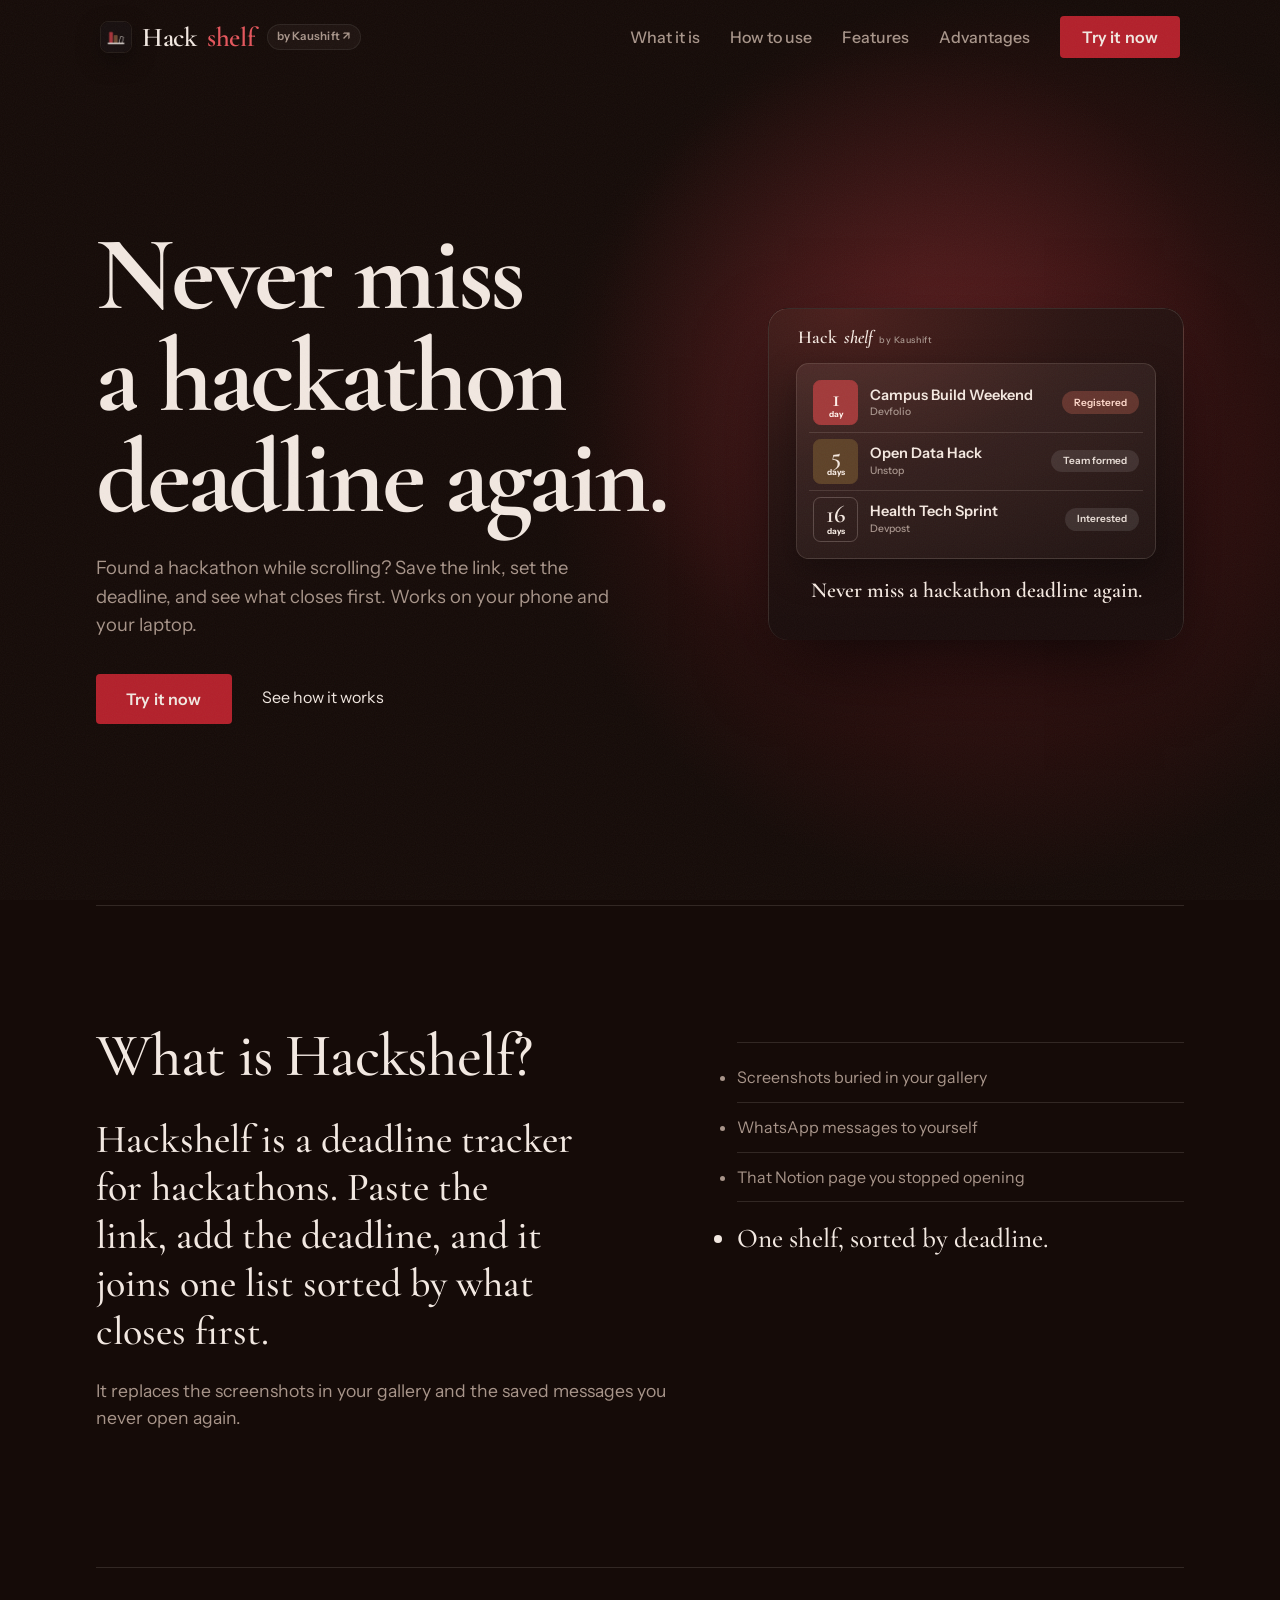
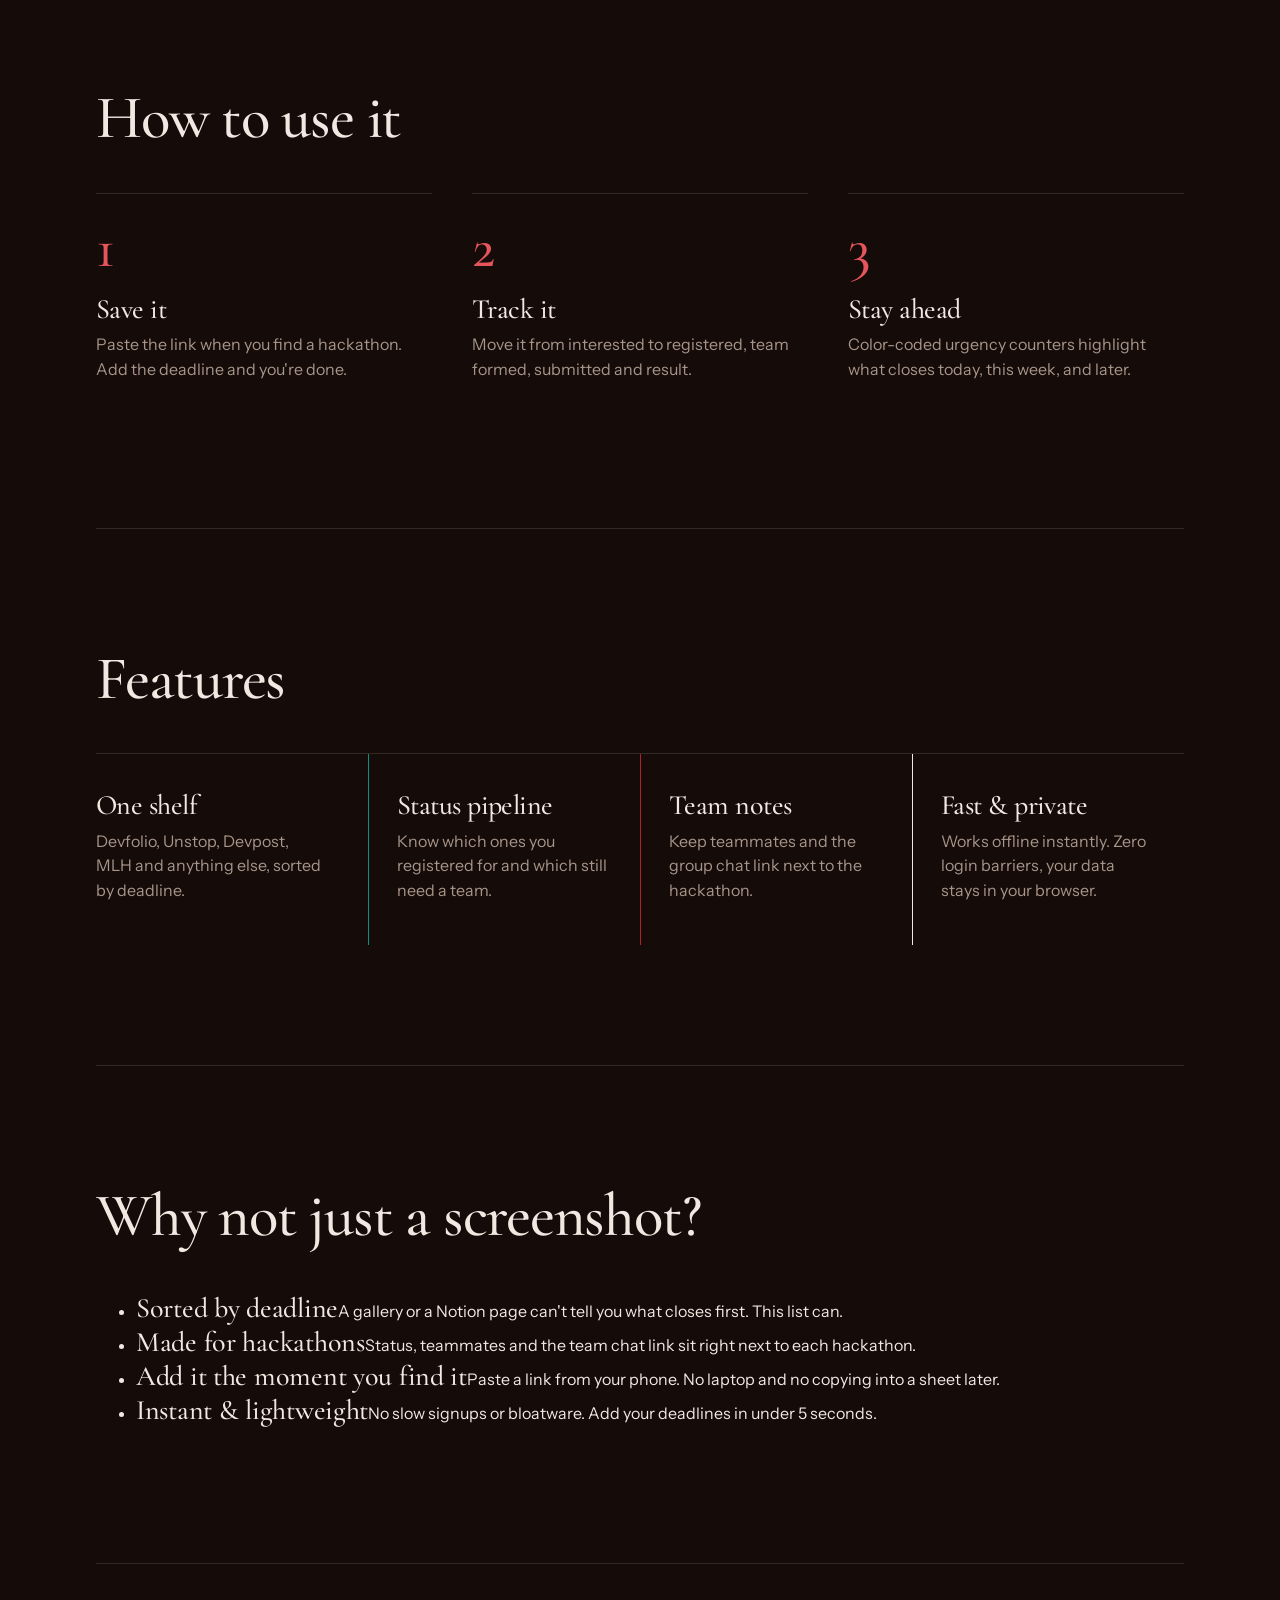
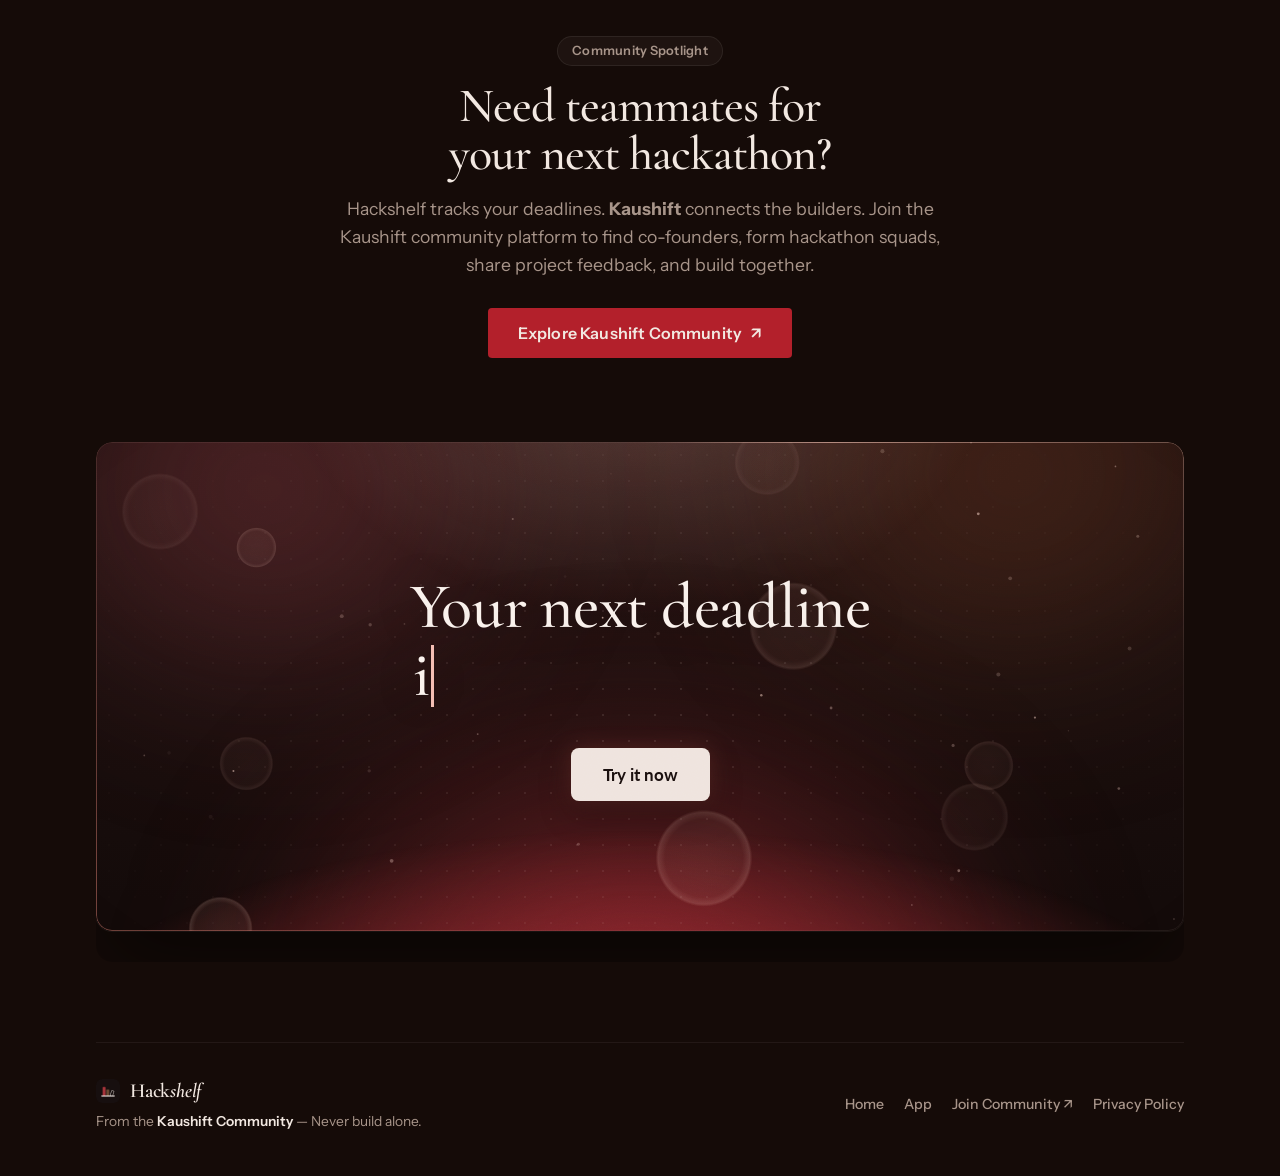
==== commit 4d705f69: "videos added plus phone layouut fied" ====
--- a/index.html
+++ b/index.html
@@ -43,7 +43,7 @@
         <p>Found a hackathon while scrolling? Save the link, set the deadline, and see what closes first. Works on your phone and your laptop.</p>
         <div class="hero-cta"><a class="btn" href="app.html">Try it now</a><a class="link" href="#how">See how it works</a></div>
       </div>
-      <ul class="demo" id="demo" aria-label="Example of the tracker"></ul>
+      <iframe src="hero-loop.html" class="hero-stage-frame" title="Hackshelf animated demo" loading="lazy"></iframe>
     </section>
 
     <section class="section what" id="what">
@@ -103,8 +103,7 @@
     </section>
 
     <section class="cta">
-      <h2>Your next deadline is already out there.</h2>
-      <a class="btn" href="app.html">Try it now</a>
+      <iframe src="cta-live.html" class="cta-frame" title="Hackshelf live CTA" loading="lazy"></iframe>
     </section>
   </main>
 
--- a/css/lux.css
+++ b/css/lux.css
@@ -55,6 +55,7 @@
 
 /* hero */
 .hero{position:relative;isolation:isolate;display:grid;gap:48px;align-items:center;min-height:calc(100svh - 70px);padding:40px 0 72px}
+.hero-stage-frame{width:100%;max-width:580px;aspect-ratio:5/4;border:none;border-radius:20px;box-shadow:0 30px 80px -20px rgba(0,0,0,.9);display:block}
 .hero::before{content:'';position:absolute;z-index:-2;inset:-80px -20vw auto auto;width:70vw;height:70vw;max-width:900px;max-height:900px;background:radial-gradient(closest-side,rgba(179,32,43,.32),transparent);animation:breathe 0s}
 .glow{position:absolute;z-index:-1;left:-320px;top:-320px;width:640px;height:640px;border-radius:50%;pointer-events:none;background:radial-gradient(closest-side,rgba(229,86,92,.2),transparent)}
 .hero h1{font-size:clamp(3.2rem,9vw,6.6rem);line-height:.96;letter-spacing:-.03em}
@@ -88,10 +89,10 @@
 .feats li:hover{background:rgba(242,232,225,.03)}
 .why li{border-top-color:var(--line)}
 .why strong{font:500 1.75rem var(--display);letter-spacing:-.01em}
-.cta{background:radial-gradient(90% 150% at 50% 130%,#7A1822,#2A100E 70%);border:1px solid var(--line);border-radius:8px;padding:84px 24px;margin:24px 0 80px}
-.cta h2{font-size:clamp(2.2rem,5.4vw,3.8rem);max-width:18ch;margin:0 auto 32px}
-.cta .btn{background:var(--ink);color:var(--bg)}
-.cta .btn:hover{background:#fff;box-shadow:0 16px 40px -14px rgba(0,0,0,.7)}
+.cta{background:transparent;border:none;border-radius:0;padding:0;margin:24px 0 80px}
+.cta-frame{width:100%;max-width:1120px;height:520px;border:none;border-radius:16px;display:block;margin:0 auto}
+@media(max-width:760px){.cta-frame{height:400px}}
+@media(max-width:480px){.cta-frame{height:340px}}
 @media(min-width:800px){.what{grid-template-columns:1.15fr .85fr}.steps{gap:40px}.feats li{border-bottom:0;padding:36px 28px 42px}.feats li+li{border-left:1px solid var(--line)}.feats li:first-child{padding-left:0}.section{padding:120px 0}}
 .js [data-reveal]:not(.in){opacity:0}
 [data-reveal].in{animation:up 1.2s var(--ease) backwards;animation-delay:calc(var(--d,0)*120ms)}
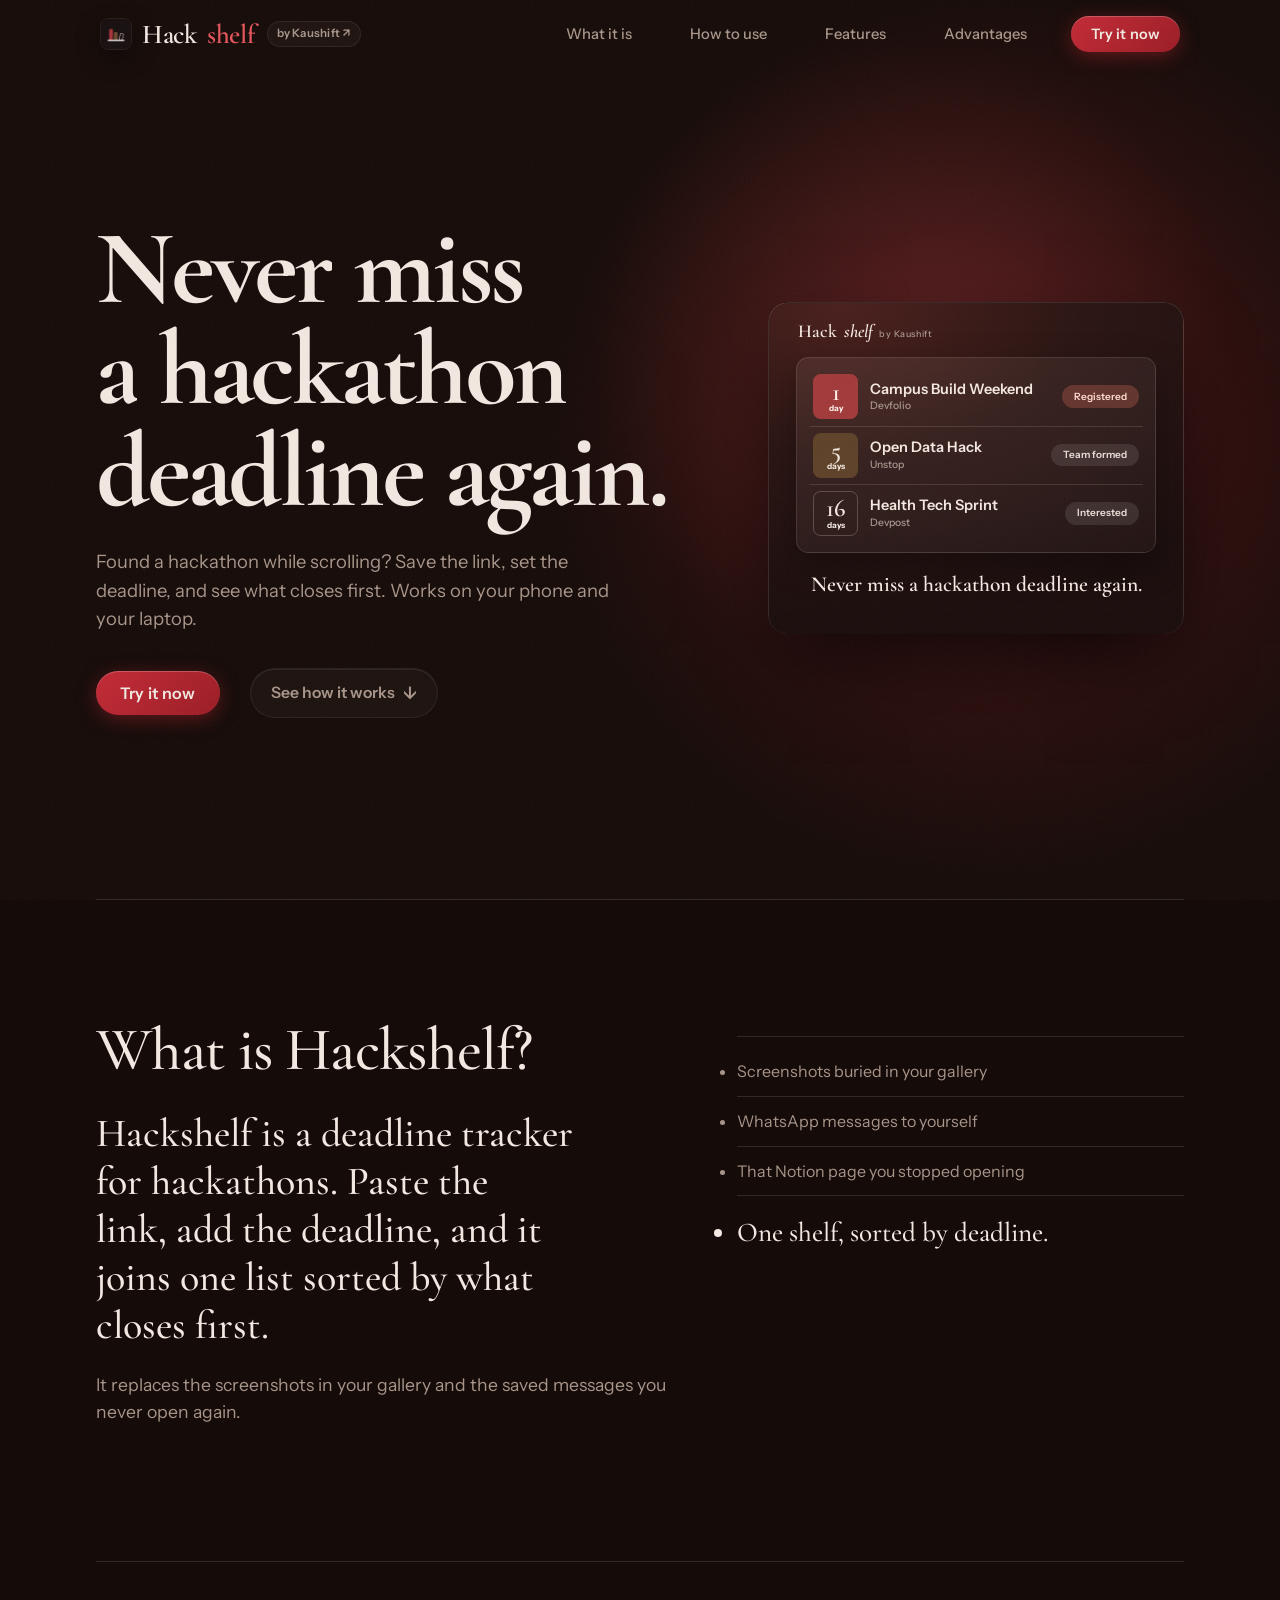
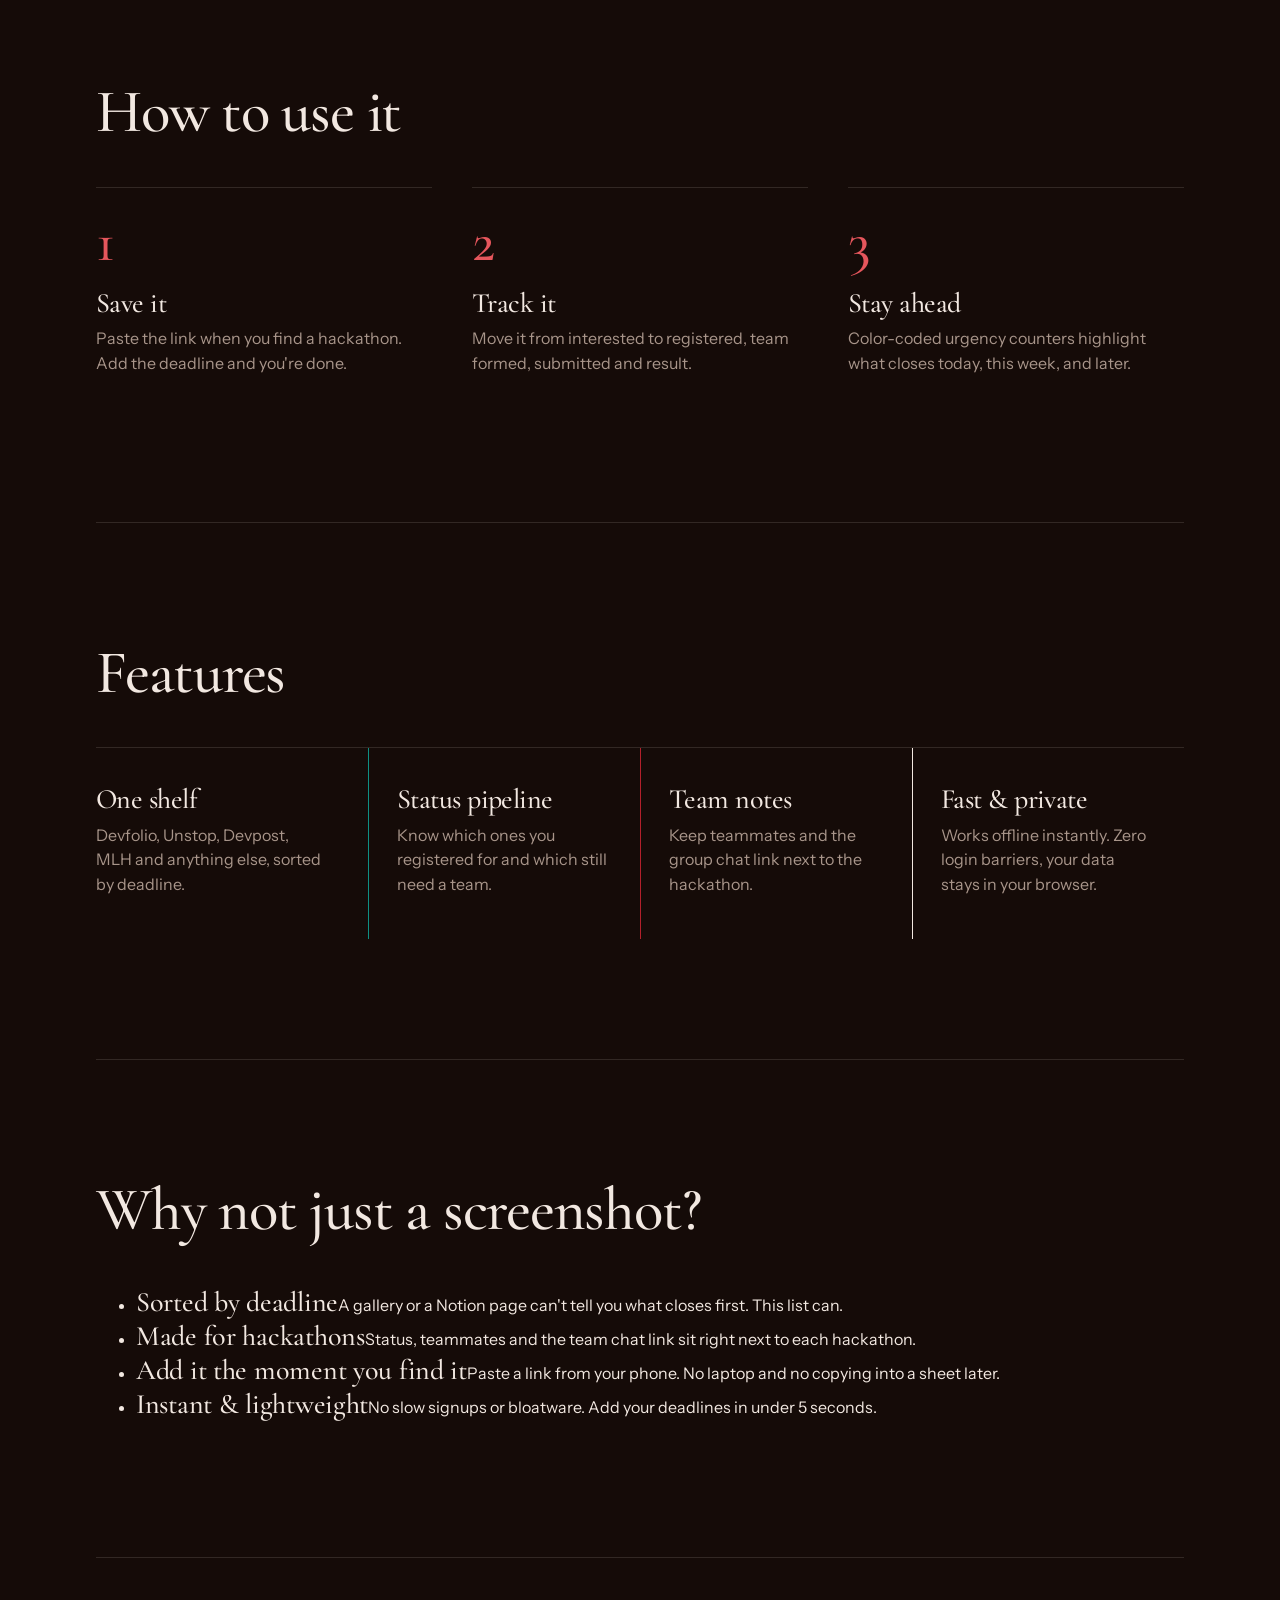
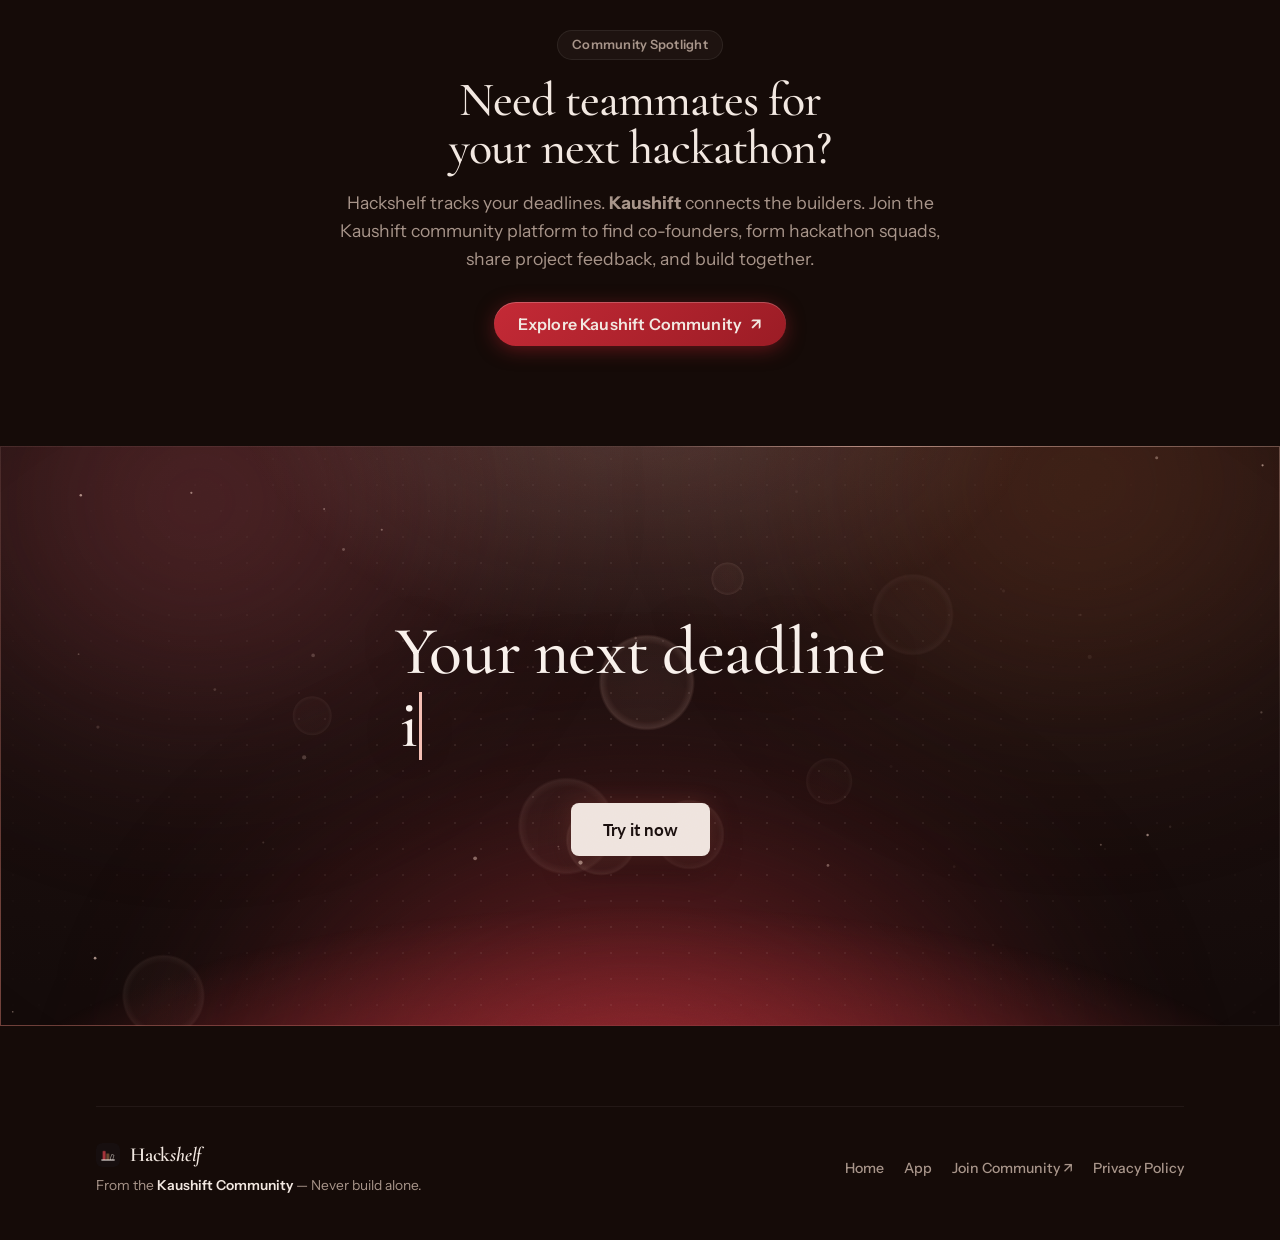
==== commit 56da638b: "added new video" ====
--- a/index.html
+++ b/index.html
@@ -41,7 +41,7 @@
       <div>
         <h1>Never miss a hackathon deadline again.</h1>
         <p>Found a hackathon while scrolling? Save the link, set the deadline, and see what closes first. Works on your phone and your laptop.</p>
-        <div class="hero-cta"><a class="btn" href="app.html">Try it now</a><a class="link" href="#how">See how it works</a></div>
+        <div class="hero-cta"><a class="btn" href="app.html">Try it now</a><a class="link" href="#how">See how it works <span style="font-size:1.1em;line-height:1">↓</span></a></div>
       </div>
       <iframe src="hero-loop.html" class="hero-stage-frame" title="Hackshelf animated demo" loading="lazy"></iframe>
     </section>
@@ -101,12 +101,14 @@
         </a>
       </div>
     </section>
+  </main>
+</div>
 
-    <section class="cta">
-      <iframe src="cta-live.html" class="cta-frame" title="Hackshelf live CTA" loading="lazy"></iframe>
-    </section>
-  </main>
+<section class="cta-fullwidth">
+  <iframe src="cta-live.html" class="cta-frame" title="Hackshelf live CTA" loading="lazy"></iframe>
+</section>
 
+<div class="wrap">
   <footer class="site-footer">
     <div class="footer-left">
       <div class="footer-brand">
--- a/css/lux.css
+++ b/css/lux.css
@@ -15,13 +15,78 @@
 @keyframes fade{from{opacity:0}}
 
 /* buttons and links */
-.btn{background:var(--red);color:var(--ink);border-radius:4px;padding:15px 30px;letter-spacing:.01em;transition:background .5s var(--ease),transform .5s var(--ease),box-shadow .5s var(--ease)}
-.btn:hover{background:#C42A36;transform:translateY(-1px);box-shadow:0 16px 40px -14px rgba(179,32,43,.8)}
-.btn:active{transform:none}
-.btn.ghost{background:transparent;box-shadow:inset 0 0 0 1px rgba(242,232,225,.4)}
-.btn.ghost:hover{background:rgba(242,232,225,.08);box-shadow:inset 0 0 0 1px rgba(242,232,225,.7)}
-.link{color:var(--ink);text-decoration:none;padding-bottom:3px;background:linear-gradient(var(--lit),var(--lit)) left bottom/0 1px no-repeat;transition:background-size .6s var(--ease)}
-.link:hover{background-size:100% 1px}
+.btn{
+  position:relative;
+  display:inline-flex;
+  align-items:center;
+  justify-content:center;
+  gap:8px;
+  background:linear-gradient(135deg, #C42A36 0%, #9B1C25 100%);
+  color:var(--ink);
+  border-radius:9999px;
+  padding:12px 24px;
+  letter-spacing:.01em;
+  font-weight:600;
+  box-shadow:0 4px 20px -2px rgba(179,32,43,.55), inset 0 1px 0 rgba(255,255,255,.22);
+  transition:all .3s cubic-bezier(.16,1,.3,1);
+  overflow:hidden;
+}
+.btn::before{
+  content:'';
+  position:absolute;
+  inset:0;
+  background:linear-gradient(90deg, transparent, rgba(255,255,255,.18), transparent);
+  transform:translateX(-100%);
+  transition:transform .6s ease;
+}
+.btn:hover{
+  background:linear-gradient(135deg, #D43642 0%, #B0222C 100%);
+  transform:translateY(-2px) scale(1.02);
+  box-shadow:0 8px 28px -4px rgba(196,42,54,.75), inset 0 1px 0 rgba(255,255,255,.3);
+}
+.btn:hover::before{
+  transform:translateX(100%);
+}
+.btn:active{
+  transform:translateY(0) scale(.97);
+  box-shadow:0 2px 10px rgba(179,32,43,.4);
+}
+.btn.ghost{
+  background:rgba(242,232,225,.03);
+  color:var(--ink);
+  box-shadow:inset 0 0 0 1px rgba(242,232,225,.15);
+}
+.btn.ghost:hover{
+  background:rgba(242,232,225,.08);
+  box-shadow:inset 0 0 0 1px rgba(242,232,225,.4);
+  transform:translateY(-1px);
+}
+.hero-cta{display:flex;gap:18px;align-items:center;flex-wrap:wrap}
+.link{
+  display:inline-flex;
+  align-items:center;
+  gap:8px;
+  color:var(--muted);
+  text-decoration:none;
+  font-weight:600;
+  font-size:.98rem;
+  padding:12px 20px;
+  border-radius:9999px;
+  background:rgba(242,232,225,.03);
+  border:1px solid rgba(242,232,225,.07);
+  box-shadow:inset 0 1px 0 rgba(255,255,255,.08);
+  transition:all .3s cubic-bezier(.16,1,.3,1);
+}
+.link:hover{
+  color:var(--ink);
+  background:rgba(242,232,225,.08);
+  border-color:rgba(242,232,225,.18);
+  transform:translateY(-2px);
+  box-shadow:0 8px 20px -6px rgba(0,0,0,.5), inset 0 1px 0 rgba(255,255,255,.15);
+}
+.link:active{
+  transform:translateY(0) scale(.97);
+}
 
 /* logo, countdown blocks */
 .logo{font:600 1.7rem var(--display);letter-spacing:-.01em}
@@ -45,11 +110,22 @@
 .nav.open .burger span:nth-child(3){transform:translateY(-6.5px) rotate(-45deg)}
 .menu{display:none;position:absolute;left:0;right:0;top:100%;background:var(--bg);flex-direction:column;gap:14px;padding:18px 20px 24px;border-bottom:1px solid var(--line)}
 .nav.open .menu{display:flex}
-.menu a:not(.btn){position:relative;text-decoration:none;font-weight:500;padding:4px 0;color:var(--muted);transition:color .4s}
-.menu a:not(.btn):hover,.menu a.on{color:var(--ink)}
-.menu a:not(.btn)::after{content:'';position:absolute;left:0;right:0;bottom:-2px;height:1px;background:var(--lit);transform:scaleX(0);transform-origin:left;transition:transform .6s var(--ease)}
-.menu a.on::after,.menu a:not(.btn):hover::after{transform:scaleX(1)}
-.menu .btn{text-align:center;padding:11px 22px}
+.menu a:not(.btn){
+  position:relative;
+  text-decoration:none;
+  font-weight:500;
+  font-size:.92rem;
+  padding:6px 14px;
+  border-radius:9999px;
+  color:var(--muted);
+  transition:all .3s cubic-bezier(.16,1,.3,1);
+}
+.menu a:not(.btn):hover, .menu a.on{
+  color:var(--ink);
+  background:rgba(242,232,225,.06);
+}
+.menu a:not(.btn)::after{ display:none; }
+.menu .btn{text-align:center;padding:9px 20px;font-size:.9rem}
 .progress{position:absolute;left:0;bottom:-1px;height:1px;width:100%;background:var(--lit);transform:scaleX(var(--p,0));transform-origin:left}
 @media(min-width:800px){.burger{display:none}.menu{display:flex;position:static;flex-direction:row;align-items:center;gap:30px;padding:0;border:0;background:none}}
 
@@ -90,9 +166,10 @@
 .why li{border-top-color:var(--line)}
 .why strong{font:500 1.75rem var(--display);letter-spacing:-.01em}
 .cta{background:transparent;border:none;border-radius:0;padding:0;margin:24px 0 80px}
-.cta-frame{width:100%;max-width:1120px;height:520px;border:none;border-radius:16px;display:block;margin:0 auto}
-@media(max-width:760px){.cta-frame{height:400px}}
-@media(max-width:480px){.cta-frame{height:340px}}
+.cta-fullwidth{width:100vw;margin-left:calc(50% - 50vw);margin-right:calc(50% - 50vw);margin-top:40px;margin-bottom:80px;position:relative;overflow:hidden}
+.cta-frame{width:100%;height:580px;border:none;display:block}
+@media(max-width:760px){.cta-frame{height:440px}}
+@media(max-width:480px){.cta-frame{height:360px}}
 @media(min-width:800px){.what{grid-template-columns:1.15fr .85fr}.steps{gap:40px}.feats li{border-bottom:0;padding:36px 28px 42px}.feats li+li{border-left:1px solid var(--line)}.feats li:first-child{padding-left:0}.section{padding:120px 0}}
 .js [data-reveal]:not(.in){opacity:0}
 [data-reveal].in{animation:up 1.2s var(--ease) backwards;animation-delay:calc(var(--d,0)*120ms)}
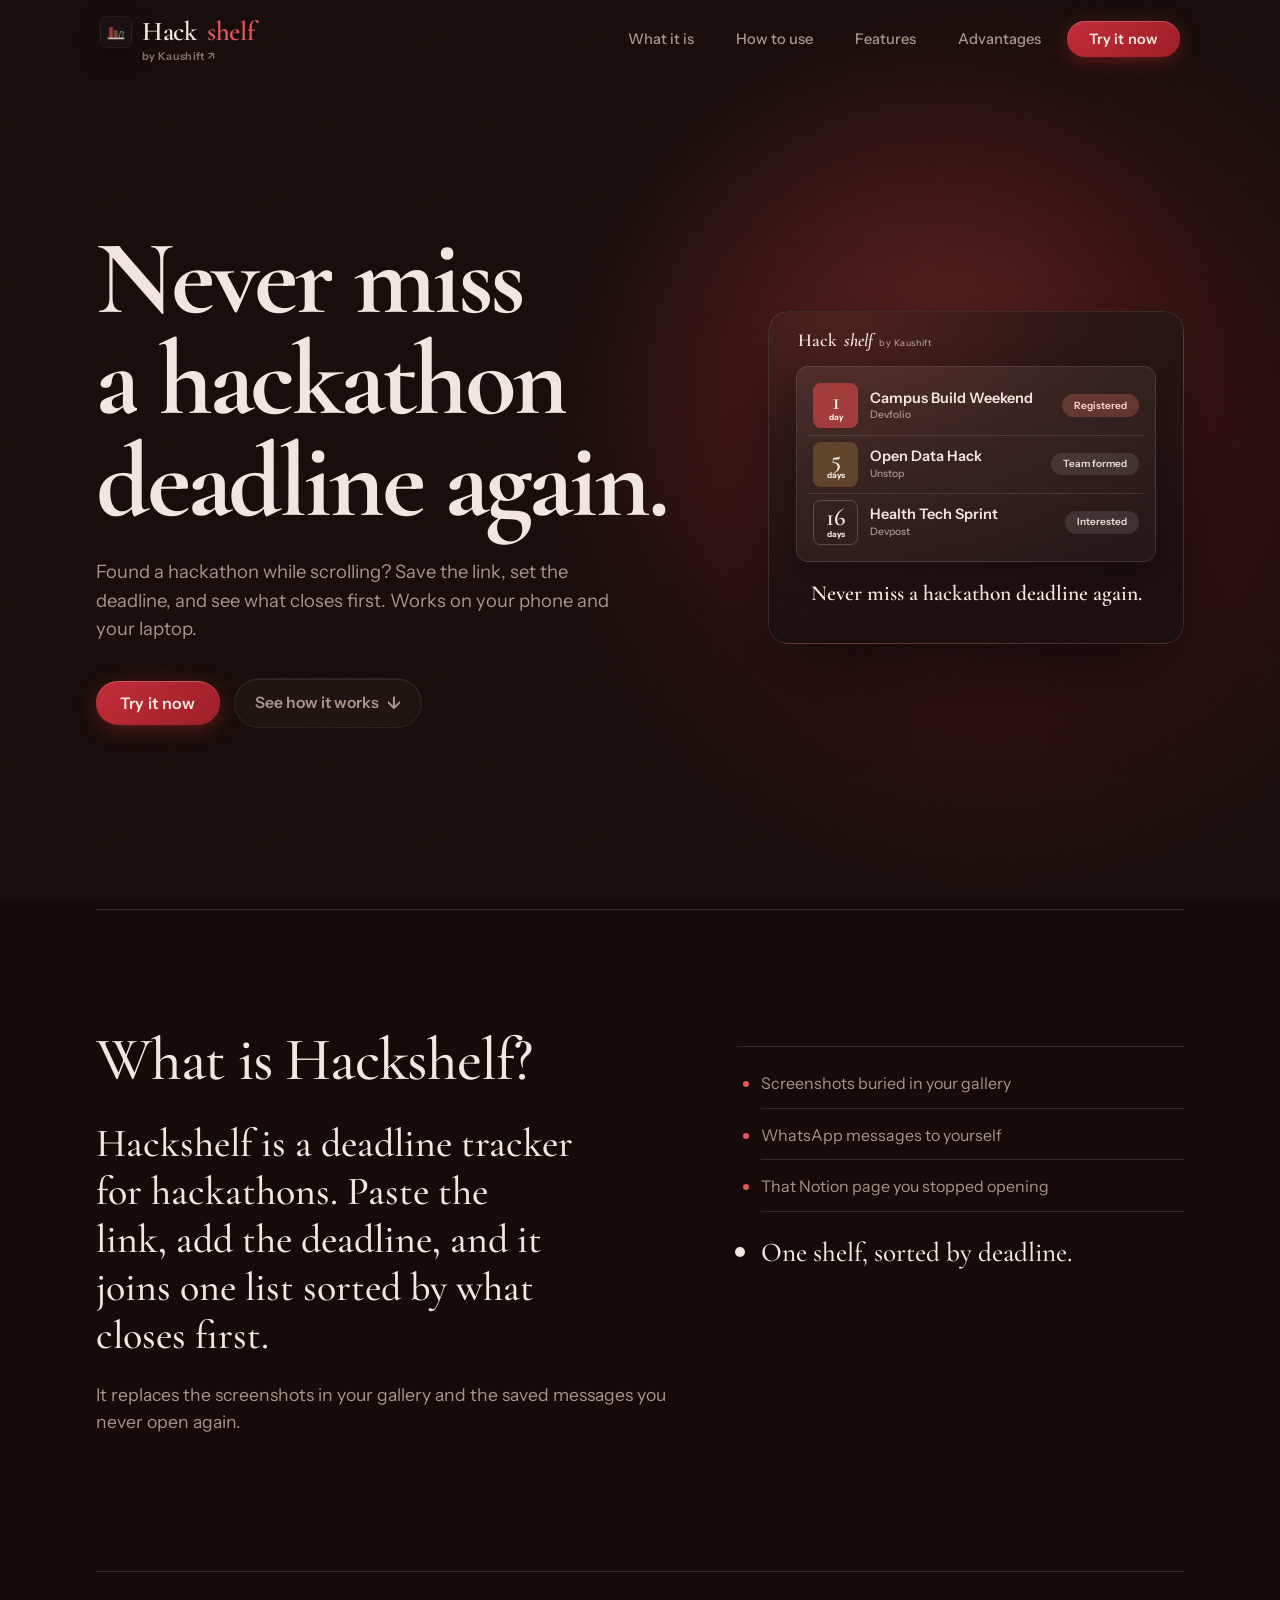
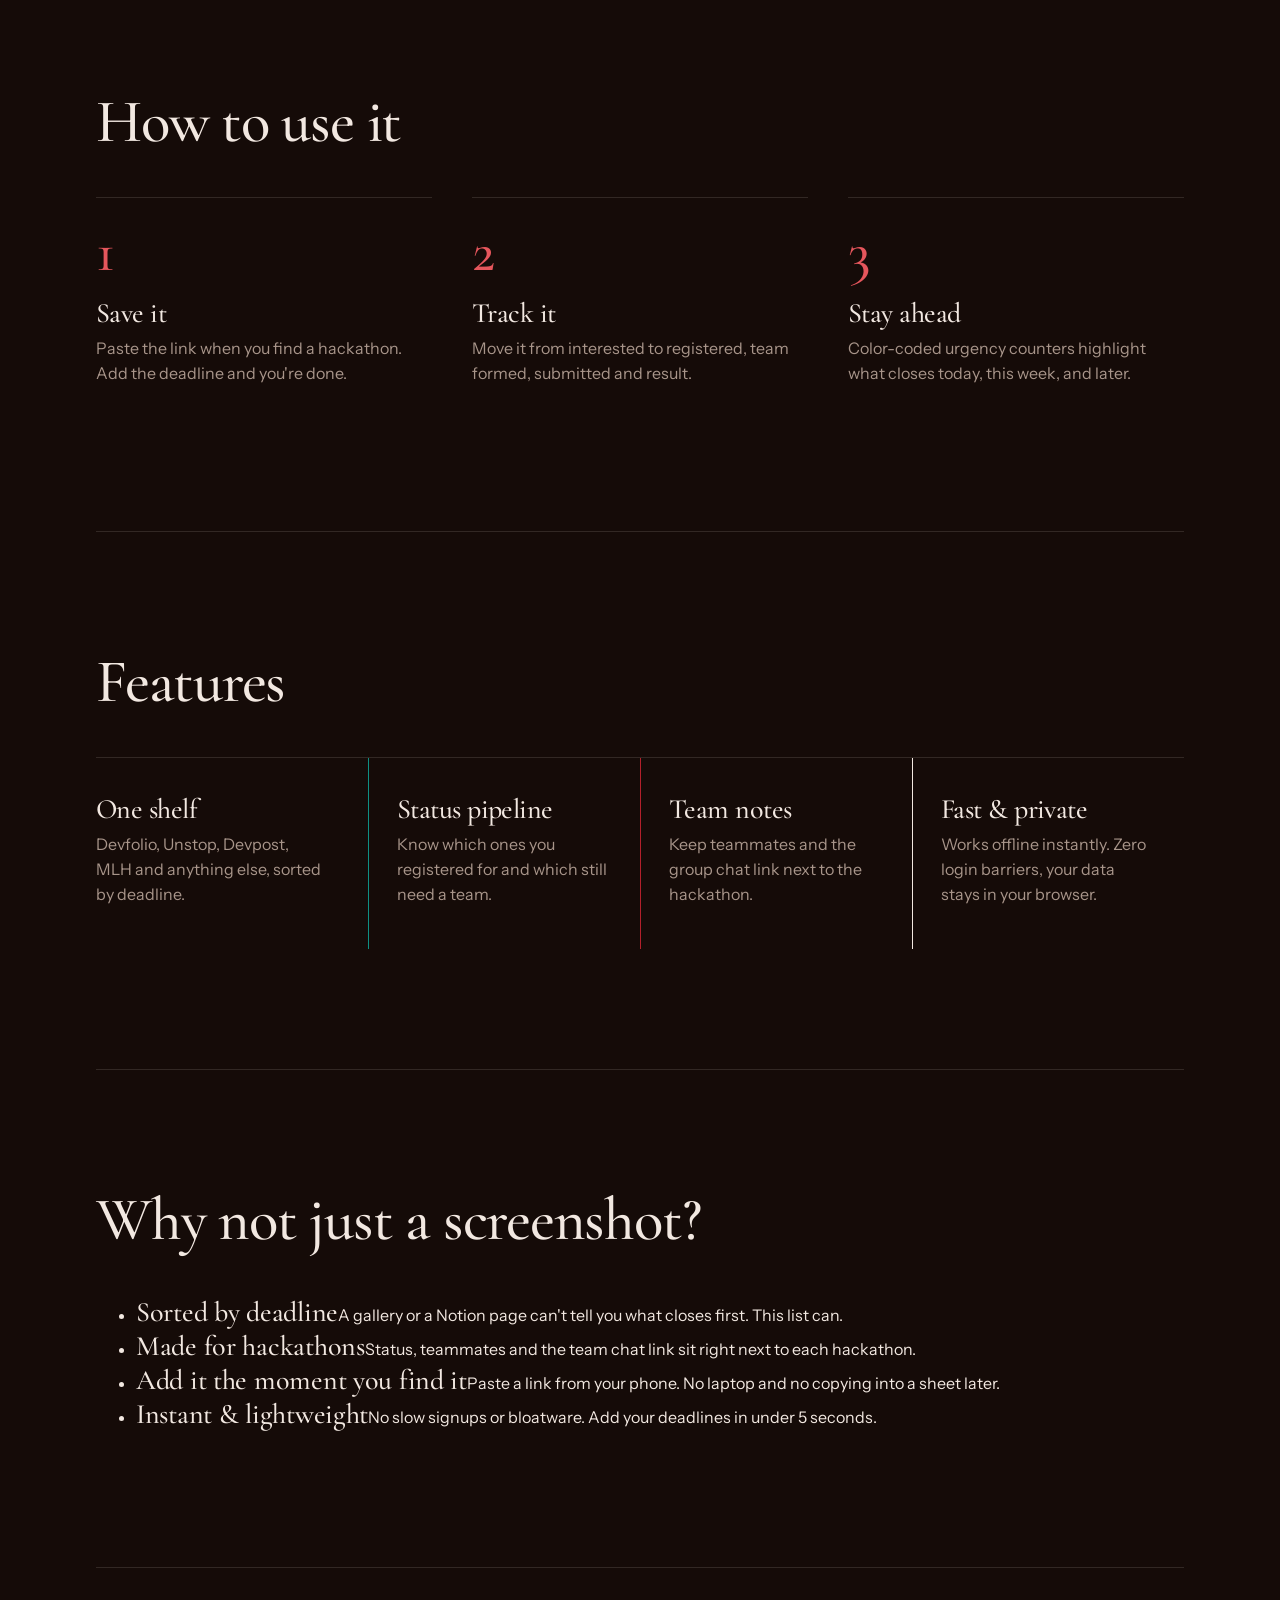
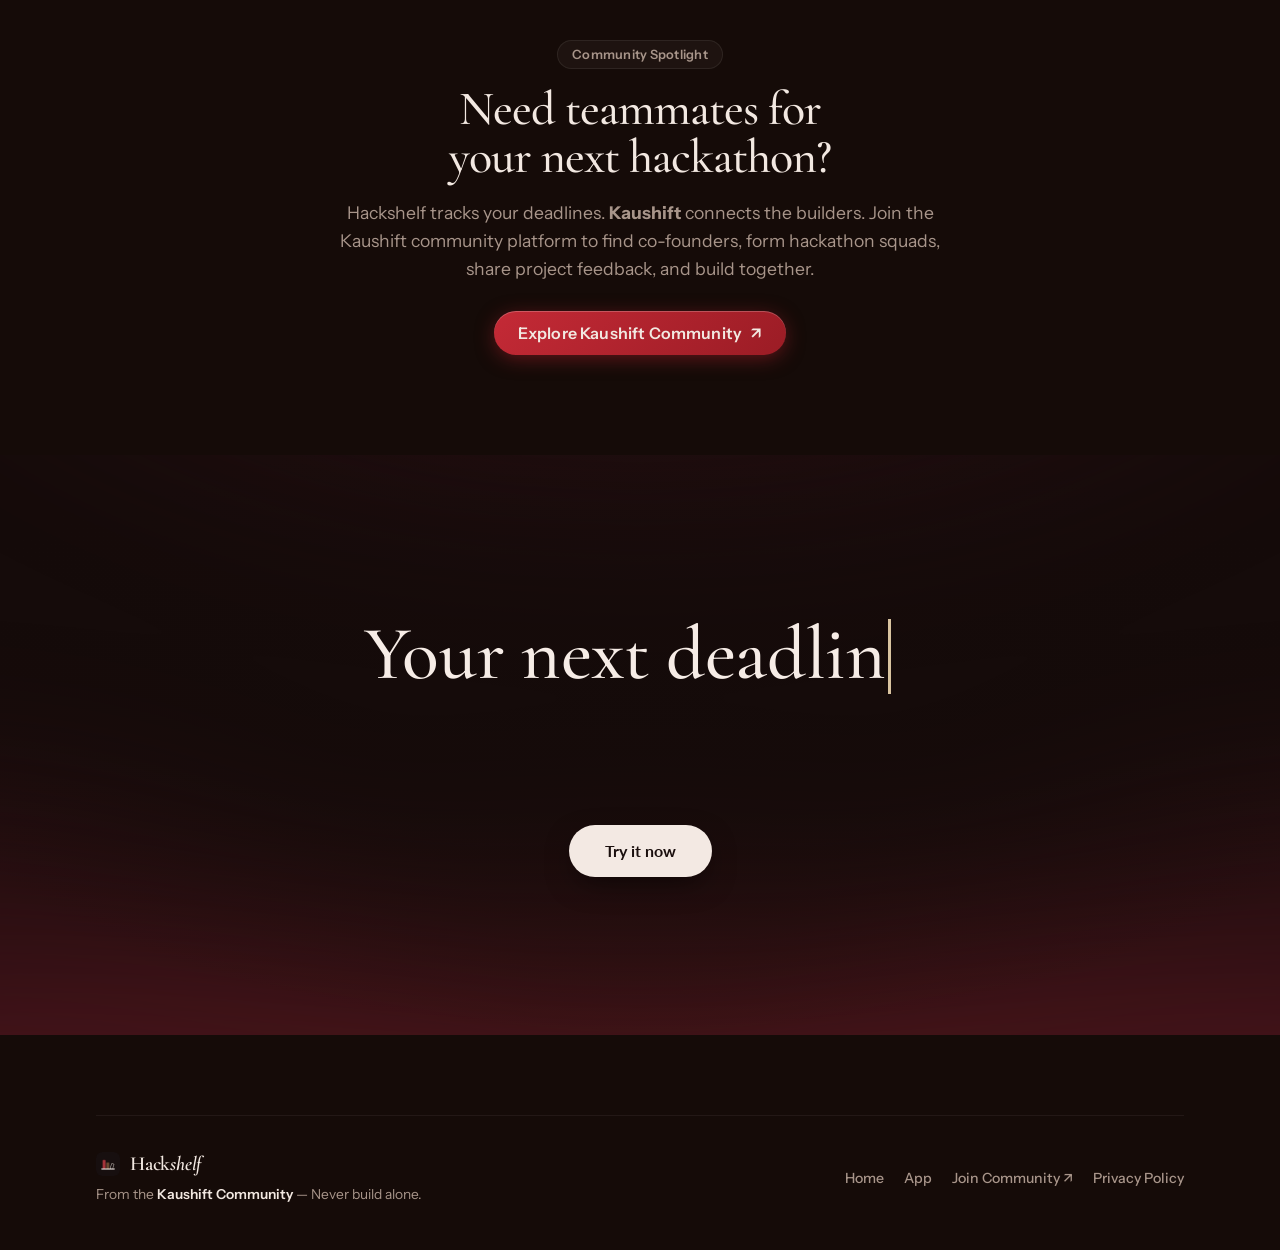
==== commit fffee433: "added new video" ====
--- a/index.html
+++ b/index.html
@@ -20,9 +20,9 @@
 <body>
 <nav class="nav" id="nav" aria-label="Main">
   <div class="nav-in">
-    <div style="display:flex;align-items:center;gap:12px">
+    <div class="brand-block">
       <a class="logo" href="#top"><img src="img/logo.png" alt="Hackshelf Logo" class="brand-icon">Hack<i>shelf</i></a>
-      <a class="by-badge" href="https://kaushift.com" target="_blank" rel="noopener noreferrer" title="Visit Kaushift Community">by Kaushift ↗</a>
+      <a class="by-subline" href="https://kaushift.com" target="_blank" rel="noopener noreferrer" title="Visit Kaushift Community">by Kaushift ↗</a>
     </div>
     <button class="burger" type="button" aria-label="Menu" aria-expanded="false" aria-controls="menu"><span></span><span></span><span></span></button>
     <div class="menu" id="menu">
--- a/css/lux.css
+++ b/css/lux.css
@@ -61,7 +61,11 @@
   box-shadow:inset 0 0 0 1px rgba(242,232,225,.4);
   transform:translateY(-1px);
 }
-.hero-cta{display:flex;gap:18px;align-items:center;flex-wrap:wrap}
+.hero-cta{display:flex;gap:14px;align-items:center;flex-wrap:nowrap}
+@media(max-width:480px){
+  .hero-cta{gap:12px;width:100%}
+  .hero-cta .btn, .hero-cta .link{padding:12px 18px;font-size:.9rem;white-space:nowrap}
+}
 .link{
   display:inline-flex;
   align-items:center;
@@ -98,36 +102,120 @@
 .u-calm{background:transparent;color:var(--ink);box-shadow:inset 0 0 0 1px var(--line)}
 .u-past{background:transparent;color:var(--muted);box-shadow:inset 0 0 0 1px var(--line)}
 
+/* Brand Block with Subline */
+.brand-block{display:flex;flex-direction:column;align-items:flex-start;line-height:1}
+.brand-block .logo{line-height:1}
+.by-subline{
+  font-size:.68rem;
+  font-weight:600;
+  letter-spacing:.03em;
+  color:var(--muted);
+  text-decoration:none;
+  margin-top:3px;
+  padding-left:42px; /* aligns directly underneath 'Hack shelf' text after 32px icon + 10px gap */
+  transition:color .25s ease;
+  display:inline-flex;
+  align-items:center;
+  gap:3px;
+  opacity:.75;
+}
+.by-subline:hover{
+  color:var(--lit);
+  opacity:1;
+}
+
 /* navbar */
-.nav{position:sticky;top:0;z-index:20;border-bottom:1px solid transparent;transition:background .5s,border-color .5s}
-.nav.scrolled{background:rgba(21,11,8,.82);-webkit-backdrop-filter:blur(14px);backdrop-filter:blur(14px);border-bottom-color:var(--line)}
-.nav-in{max-width:1120px;margin:0 auto;padding:16px 20px;display:flex;justify-content:space-between;align-items:center;position:relative;transition:padding .5s var(--ease)}
-.nav.scrolled .nav-in{padding-top:10px;padding-bottom:10px}
-.burger{display:grid;gap:5px;background:none;border:0;padding:8px;cursor:pointer}
-.burger span{width:24px;height:1.5px;background:var(--ink);transition:transform .4s var(--ease),opacity .3s}
+.nav{position:sticky;top:0;z-index:100;border-bottom:1px solid transparent;transition:background .4s ease,border-color .4s ease}
+.nav.scrolled{background:rgba(20,10,9,.88);-webkit-backdrop-filter:blur(16px);backdrop-filter:blur(16px);border-bottom-color:var(--line)}
+.nav-in{max-width:1120px;margin:0 auto;padding:16px 20px;display:flex;justify-content:space-between;align-items:center;position:relative;transition:padding .4s var(--ease)}
+.nav.scrolled .nav-in{padding-top:12px;padding-bottom:12px}
+.burger{display:grid;place-content:center;width:40px;height:40px;border-radius:10px;background:rgba(242,232,225,.04);border:1px solid rgba(242,232,225,.08);padding:0;cursor:pointer;gap:5px;transition:all .25s ease}
+.burger:hover{background:rgba(242,232,225,.08);border-color:rgba(242,232,225,.16)}
+.burger span{width:20px;height:1.5px;background:var(--ink);transition:transform .35s var(--ease),opacity .25s}
 .nav.open .burger span:nth-child(1){transform:translateY(6.5px) rotate(45deg)}
 .nav.open .burger span:nth-child(2){opacity:0}
 .nav.open .burger span:nth-child(3){transform:translateY(-6.5px) rotate(-45deg)}
-.menu{display:none;position:absolute;left:0;right:0;top:100%;background:var(--bg);flex-direction:column;gap:14px;padding:18px 20px 24px;border-bottom:1px solid var(--line)}
-.nav.open .menu{display:flex}
+
+/* Mobile Menu overlay drawer */
+.menu{
+  display:none;
+  position:absolute;
+  left:16px;
+  right:16px;
+  top:calc(100% + 10px);
+  background:rgba(26,14,11,.96);
+  -webkit-backdrop-filter:blur(24px);
+  backdrop-filter:blur(24px);
+  border:1px solid rgba(242,232,225,.1);
+  border-radius:20px;
+  flex-direction:column;
+  gap:6px;
+  padding:16px;
+  box-shadow:0 24px 60px -12px rgba(0,0,0,.85), 0 0 0 1px rgba(255,255,255,.05);
+}
+.nav.open .menu{
+  display:flex;
+  animation:menuDrop .3s cubic-bezier(.16,1,.3,1) forwards;
+}
+@keyframes menuDrop{
+  from{opacity:0;transform:translateY(-8px) scale(.98)}
+  to{opacity:1;transform:translateY(0) scale(1)}
+}
 .menu a:not(.btn){
   position:relative;
   text-decoration:none;
   font-weight:500;
-  font-size:.92rem;
-  padding:6px 14px;
-  border-radius:9999px;
+  font-size:1.05rem;
+  padding:12px 18px;
+  border-radius:12px;
   color:var(--muted);
-  transition:all .3s cubic-bezier(.16,1,.3,1);
+  transition:all .25s ease;
+  display:flex;
+  align-items:center;
 }
 .menu a:not(.btn):hover, .menu a.on{
   color:var(--ink);
   background:rgba(242,232,225,.06);
 }
 .menu a:not(.btn)::after{ display:none; }
-.menu .btn{text-align:center;padding:9px 20px;font-size:.9rem}
+.menu .btn{
+  text-align:center;
+  padding:14px 20px;
+  font-size:1rem;
+  margin-top:8px;
+  width:100%;
+}
 .progress{position:absolute;left:0;bottom:-1px;height:1px;width:100%;background:var(--lit);transform:scaleX(var(--p,0));transform-origin:left}
-@media(min-width:800px){.burger{display:none}.menu{display:flex;position:static;flex-direction:row;align-items:center;gap:30px;padding:0;border:0;background:none}}
+@media(min-width:800px){
+  .burger{display:none}
+  .menu{
+    display:flex!important;
+    position:static;
+    left:auto;
+    right:auto;
+    top:auto;
+    flex-direction:row;
+    align-items:center;
+    gap:10px;
+    padding:0;
+    border:0;
+    background:none;
+    box-shadow:none;
+    backdrop-filter:none;
+    -webkit-backdrop-filter:none;
+  }
+  .menu a:not(.btn){
+    font-size:.92rem;
+    padding:7px 16px;
+    border-radius:9999px;
+  }
+  .menu .btn{
+    width:auto;
+    margin-top:0;
+    padding:9px 22px;
+    font-size:.9rem;
+  }
+}
 
 /* hero */
 .hero{position:relative;isolation:isolate;display:grid;gap:48px;align-items:center;min-height:calc(100svh - 70px);padding:40px 0 72px}
@@ -136,7 +224,7 @@
 .glow{position:absolute;z-index:-1;left:-320px;top:-320px;width:640px;height:640px;border-radius:50%;pointer-events:none;background:radial-gradient(closest-side,rgba(229,86,92,.2),transparent)}
 .hero h1{font-size:clamp(3.2rem,9vw,6.6rem);line-height:.96;letter-spacing:-.03em}
 .hero p{font-size:1.15rem;color:var(--muted);max-width:44ch;margin:26px 0 34px}
-.hero-cta{display:flex;gap:30px;align-items:center;flex-wrap:wrap}
+
 .w{display:inline-block;overflow:hidden;vertical-align:top;padding-bottom:.12em;margin-bottom:-.12em}
 .w>span{display:inline-block;transform:translateY(112%);animation:rise 1.2s var(--ease) forwards;animation-delay:calc(var(--i)*90ms + .15s)}
 .demo{background:linear-gradient(160deg,rgba(242,232,225,.07),rgba(242,232,225,.02));box-shadow:0 0 0 1px var(--line),0 40px 80px -40px #000;border-radius:14px;-webkit-backdrop-filter:blur(8px);backdrop-filter:blur(8px);transition:transform .9s var(--ease);will-change:transform}
@@ -153,9 +241,11 @@
 .what p{font-size:1.1rem;color:var(--muted);max-width:50ch;margin:0 0 16px}
 .what p.big{font:500 clamp(1.7rem,3.6vw,2.5rem)/1.2 var(--display);color:var(--ink);max-width:26ch;margin-bottom:22px}
 .what h2{margin-bottom:28px}
-.before{background:none;box-shadow:none;border-radius:0;border-top:1px solid var(--line);padding:10px 0 0}
-.before li{color:var(--muted);text-decoration-color:var(--lit);text-decoration-thickness:1px;padding:12px 0;border-bottom:1px solid var(--line)}
-.before li.now{font:500 1.7rem var(--display);color:var(--ink);border:0;margin:0;padding-top:20px}
+.before{background:none;box-shadow:none;border-radius:0;border-top:1px solid var(--line);padding:10px 0 0 24px;list-style-position:inside}
+.before li{color:var(--muted);text-decoration-color:var(--lit);text-decoration-thickness:1px;padding:12px 0;border-bottom:1px solid var(--line);list-style:disc}
+.before li::marker{color:var(--lit);font-size:1.1em}
+.before li.now{font:500 1.7rem var(--display);color:var(--ink);border:0;margin:0;padding-top:20px;list-style:disc}
+.before li.now::marker{color:var(--ink);font-size:1.15em}
 .steps{gap:0}
 .steps li{display:block;border-top:1px solid var(--line);padding:26px 0}
 .steps b{display:block;width:auto;height:auto;background:none;border-radius:0;color:var(--lit);font:500 3.6rem/1 var(--display);margin-bottom:16px}
